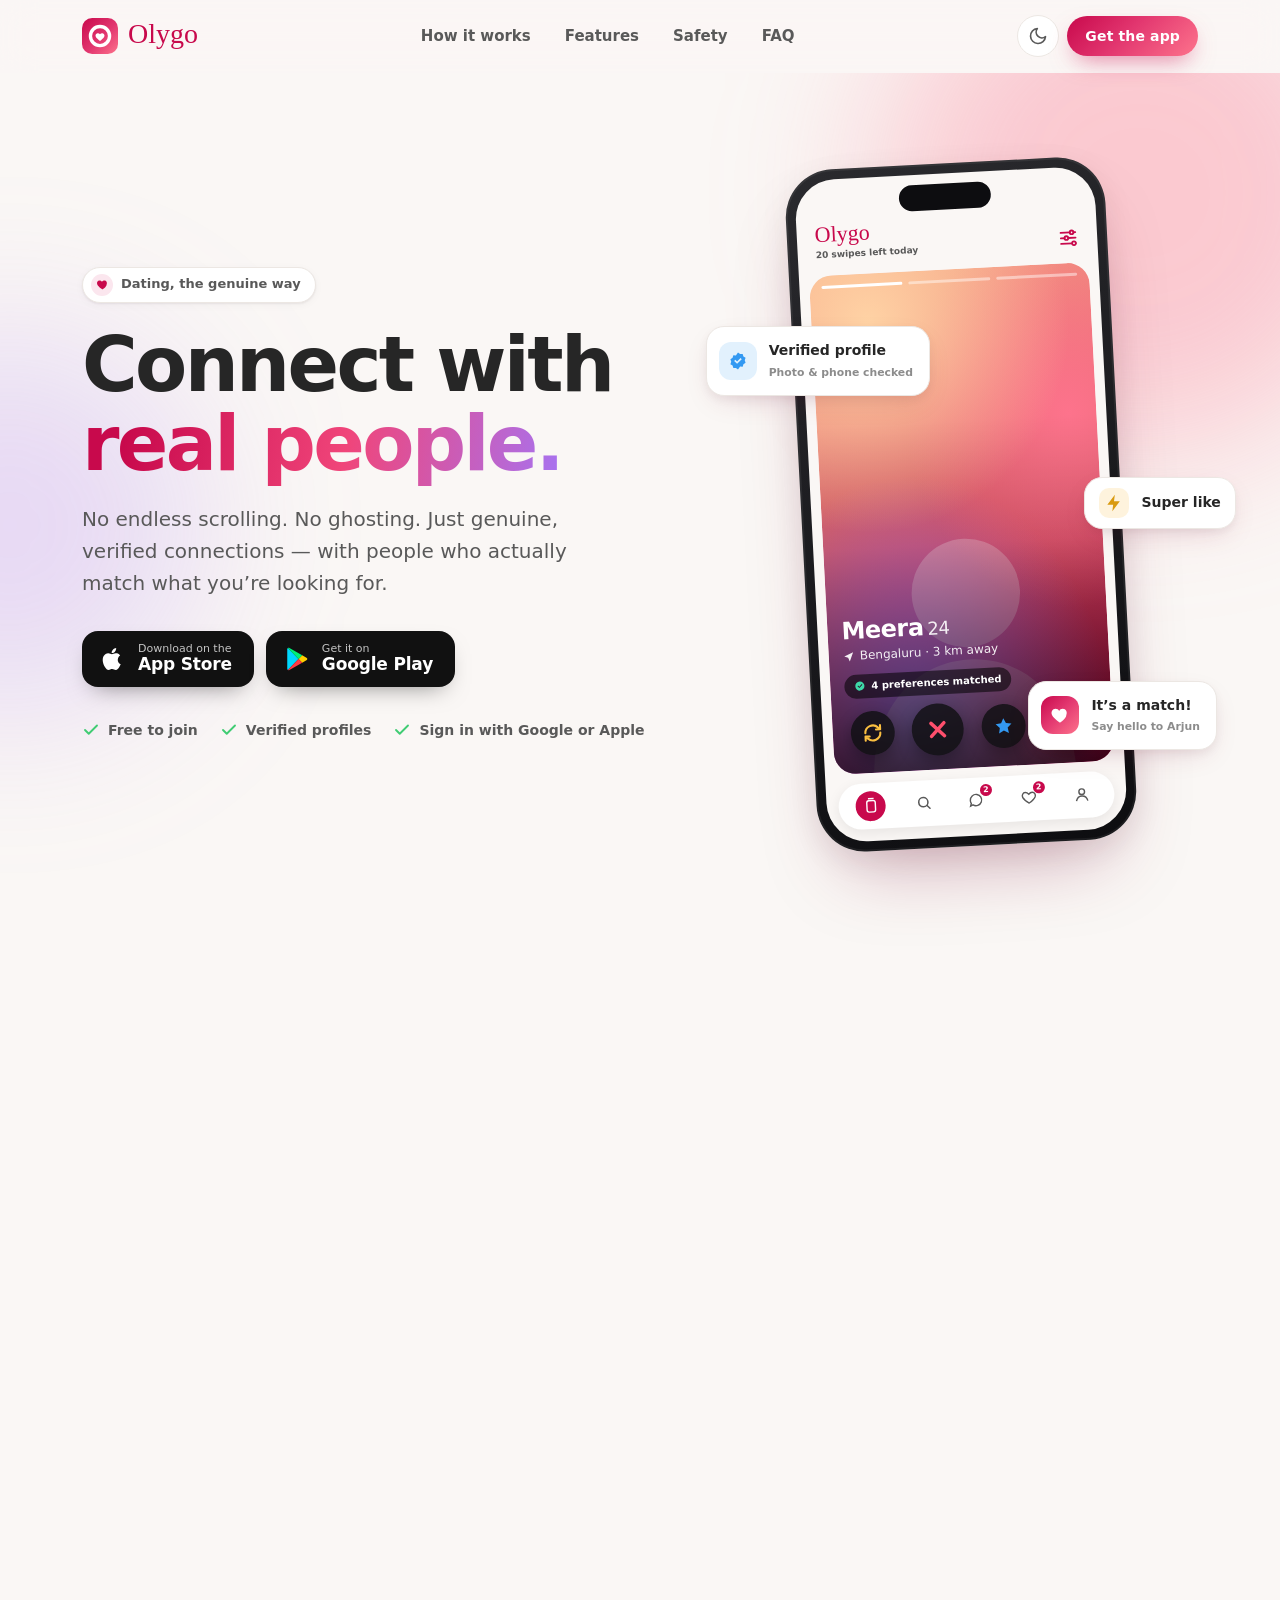
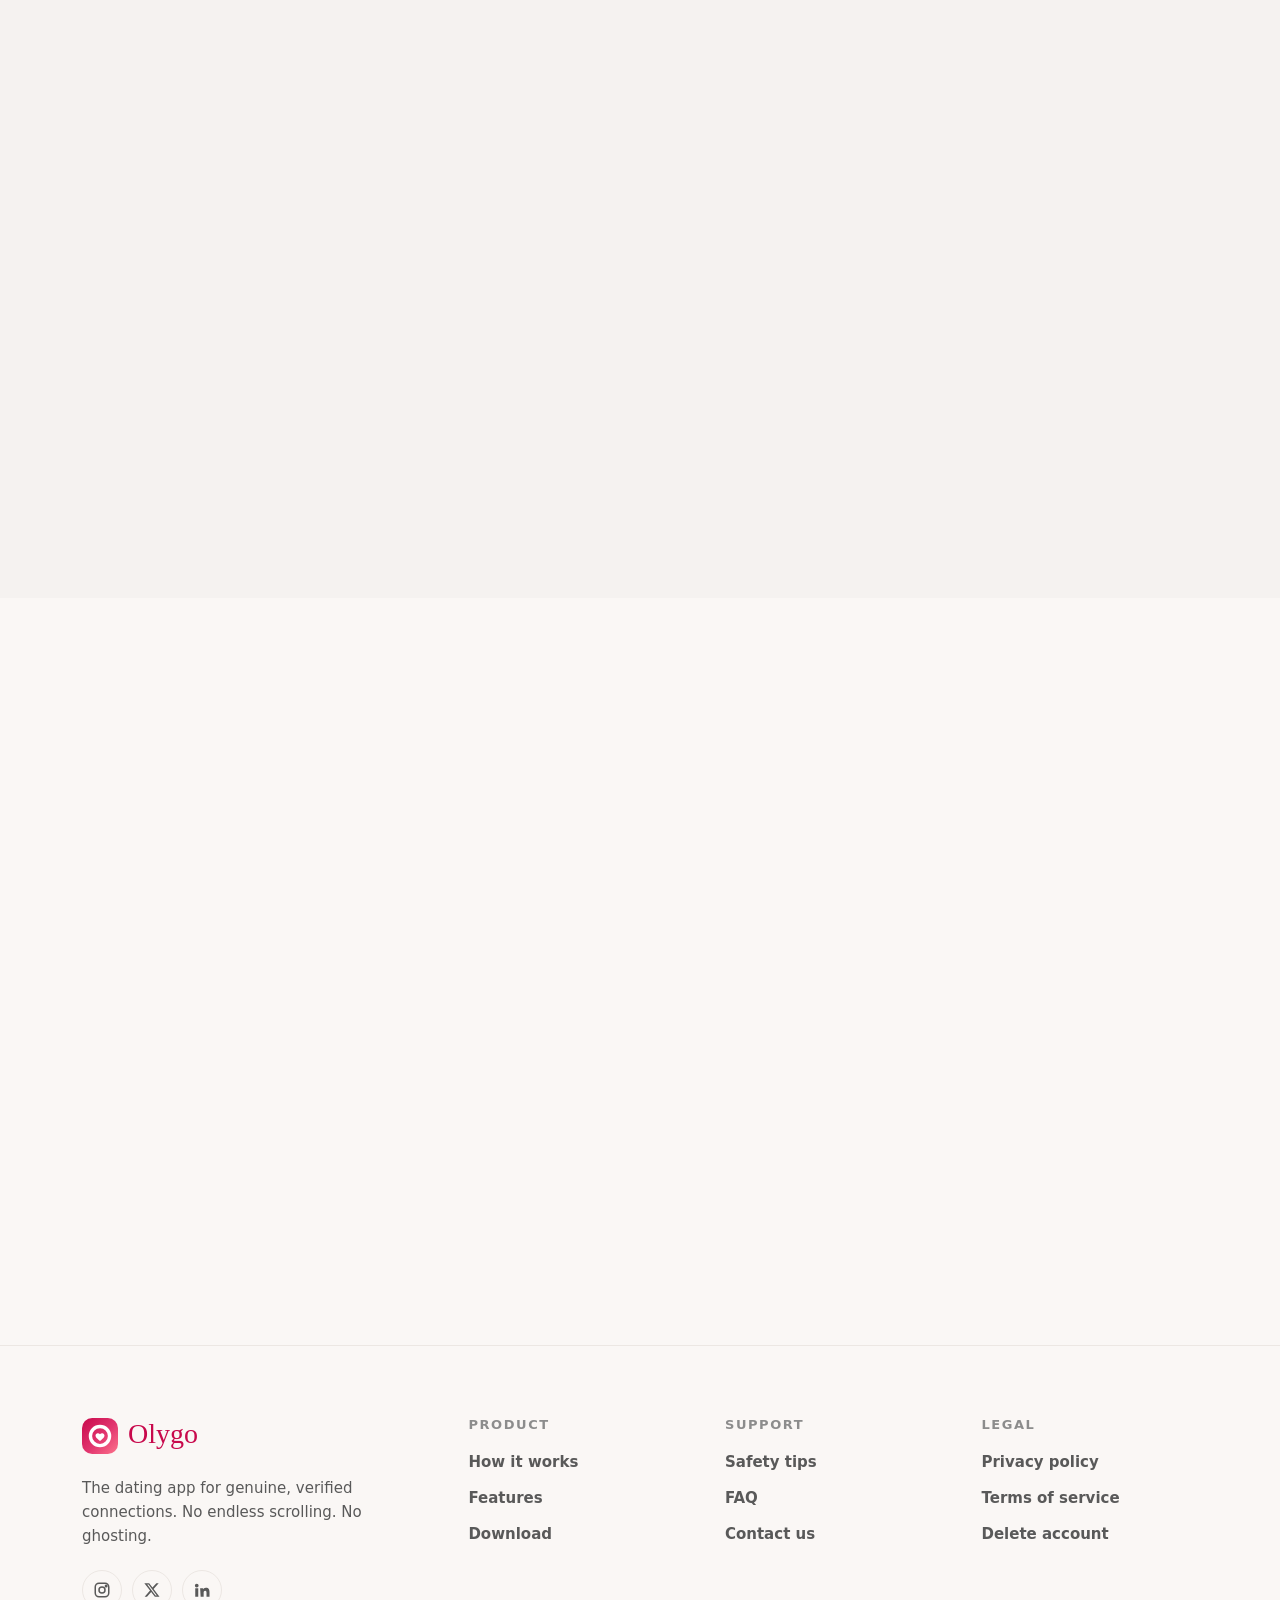
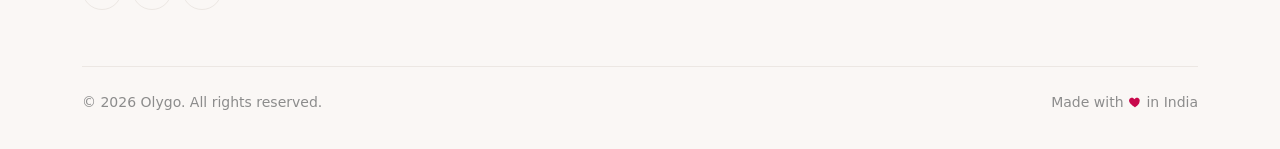
==== index.html @ cbc53101 "Initial website commit" ====
<!doctype html>
<html lang="en" class="no-js">
<head>
  <meta charset="utf-8">
  <meta name="viewport" content="width=device-width, initial-scale=1, viewport-fit=cover">
  <meta http-equiv="Content-Security-Policy" content="default-src 'self'; script-src 'self'; style-src 'self' https://fonts.googleapis.com; font-src https://fonts.gstatic.com; img-src 'self' data:; connect-src 'self'; manifest-src 'self'; object-src 'none'; base-uri 'self'; form-action 'self'; upgrade-insecure-requests">
  <meta name="referrer" content="strict-origin-when-cross-origin">
  <meta http-equiv="X-Content-Type-Options" content="nosniff">

  <title>Olygo — Dating App for Real, Verified Connections</title>
  <meta name="description" content="Olygo is the dating app for genuine, verified connections. No endless scrolling, no ghosting — mindful daily swipes, smart preference matching and safe chat. Download on iOS and Android.">
  <meta name="keywords" content="Olygo, dating app, verified dating, online dating India, meet new people, real connections, safe dating app">
  <meta name="author" content="Olygo">
  <meta name="robots" content="index, follow, max-image-preview:large">
  <meta name="theme-color" content="#c8094c">
  <meta name="color-scheme" content="light dark">
  <link rel="canonical" href="https://olygo.app/">

  <!-- Open Graph / Twitter -->
  <meta property="og:type" content="website">
  <meta property="og:site_name" content="Olygo">
  <meta property="og:title" content="Olygo — Connect with real people">
  <meta property="og:description" content="No endless scrolling. No ghosting. Just genuine, verified connections.">
  <meta property="og:url" content="https://olygo.app/">
  <meta property="og:image" content="https://olygo.app/assets/img/og-image.png">
  <meta property="og:image:width" content="1200">
  <meta property="og:image:height" content="630">
  <meta property="og:image:alt" content="Olygo dating app — Connect with real people">
  <meta property="og:locale" content="en_IN">
  <meta name="twitter:card" content="summary_large_image">
  <meta name="twitter:title" content="Olygo — Connect with real people">
  <meta name="twitter:description" content="No endless scrolling. No ghosting. Just genuine, verified connections.">
  <meta name="twitter:image" content="https://olygo.app/assets/img/og-image.png">

  <!-- Icons & manifest -->
  <link rel="icon" href="favicon.svg" type="image/svg+xml">
  <link rel="icon" href="assets/img/favicon-32.png" sizes="32x32" type="image/png">
  <link rel="apple-touch-icon" href="assets/img/apple-touch-icon.png">
  <link rel="manifest" href="site.webmanifest">

  <!-- Fonts -->
  <link rel="preconnect" href="https://fonts.googleapis.com">
  <link rel="preconnect" href="https://fonts.gstatic.com" crossorigin>
  <link rel="stylesheet" href="https://fonts.googleapis.com/css2?family=Pacifico&family=Plus+Jakarta+Sans:wght@400;500;600;700;800&display=swap">

  <link rel="stylesheet" href="assets/css/styles.css">
  <script src="assets/js/theme.js"></script>
  <script src="assets/js/main.js" defer></script>

  <!-- Structured data -->
  <script type="application/ld+json">
  {
    "@context": "https://schema.org",
    "@graph": [
      {
        "@type": "Organization",
        "@id": "https://olygo.app/#org",
        "name": "Olygo",
        "url": "https://olygo.app/",
        "logo": "https://olygo.app/assets/img/icon-512.png",
        "email": "hello@olygo.app"
      },
      {
        "@type": "WebSite",
        "@id": "https://olygo.app/#website",
        "url": "https://olygo.app/",
        "name": "Olygo",
        "publisher": { "@id": "https://olygo.app/#org" },
        "inLanguage": "en"
      },
      {
        "@type": "MobileApplication",
        "name": "Olygo",
        "operatingSystem": "iOS, Android",
        "applicationCategory": "SocialNetworkingApplication",
        "description": "A dating app for genuine, verified connections with mindful daily swipes, preference matching and safe chat.",
        "offers": { "@type": "Offer", "price": "0", "priceCurrency": "INR" },
        "publisher": { "@id": "https://olygo.app/#org" }
      },
      {
        "@type": "FAQPage",
        "mainEntity": [
          { "@type": "Question", "name": "Is Olygo free to use?", "acceptedAnswer": { "@type": "Answer", "text": "Yes. Creating a profile, swiping, matching and chatting are free. Optional premium features add extras like read receipts and more photos." } },
          { "@type": "Question", "name": "How does profile verification work?", "acceptedAnswer": { "@type": "Answer", "text": "You verify your phone or email and can complete a quick photo verification. Verified profiles get a badge so you know who is real." } },
          { "@type": "Question", "name": "Why is there a daily swipe limit?", "acceptedAnswer": { "@type": "Answer", "text": "Olygo gives you a set number of swipes each day so you slow down, look properly and focus on people who genuinely match what you want." } },
          { "@type": "Question", "name": "Can I block or report someone?", "acceptedAnswer": { "@type": "Answer", "text": "Yes. You can block or report any profile or conversation in a couple of taps. Blocked users can no longer see you or message you." } },
          { "@type": "Question", "name": "Can I take a break without deleting my account?", "acceptedAnswer": { "@type": "Answer", "text": "Yes. You can deactivate your account temporarily and reactivate it any time by logging back in." } }
        ]
      }
    ]
  }
  </script>
</head>
<body>
  <a class="skip-link" href="#main">Skip to content</a>

  <header class="site-header">
    <nav class="container nav" aria-label="Primary">
      <a class="brand" href="./" aria-label="Olygo home">
        <img class="brand-mark" src="assets/img/logo.svg" alt="" width="36" height="36">
        <span class="brand-word">Olygo</span>
      </a>

      <div class="nav-links" id="nav-links">
        <a href="#how">How it works</a>
        <a href="#features">Features</a>
        <a href="#safety">Safety</a>
        <a href="#faq">FAQ</a>
        <a class="btn btn-primary mobile-cta" href="#download">Get the app</a>
      </div>

      <div class="nav-actions">
        <button class="icon-btn theme-toggle" type="button" aria-label="Toggle dark mode">
          <svg class="i-moon" viewBox="0 0 24 24" fill="none" stroke="currentColor" stroke-width="2" stroke-linecap="round" stroke-linejoin="round" aria-hidden="true"><path d="M21 12.8A9 9 0 1 1 11.2 3a7 7 0 0 0 9.8 9.8z"/></svg>
          <svg class="i-sun" viewBox="0 0 24 24" fill="none" stroke="currentColor" stroke-width="2" stroke-linecap="round" aria-hidden="true"><circle cx="12" cy="12" r="4.5"/><path d="M12 2v2M12 20v2M4.9 4.9l1.4 1.4M17.7 17.7l1.4 1.4M2 12h2M20 12h2M4.9 19.1l1.4-1.4M17.7 6.3l1.4-1.4"/></svg>
        </button>
        <a class="btn btn-primary btn-sm" href="#download">Get the app</a>
        <button class="icon-btn menu-toggle" type="button" aria-expanded="false" aria-controls="nav-links" aria-label="Open menu">
          <span class="bars" aria-hidden="true"><span class="bar"></span><span class="bar"></span><span class="bar"></span></span>
        </button>
      </div>
    </nav>
  </header>

  <main id="main">
    <!-- ============ HERO ============ -->
    <section class="hero" aria-labelledby="hero-title">
      <div class="container hero-grid">
        <div class="hero-copy">
          <span class="eyebrow">
            <span class="dot"><svg viewBox="0 0 24 24" fill="currentColor" aria-hidden="true"><path d="M12 21s-7.5-4.6-9.6-9.1C.8 8.4 2.9 4.5 6.6 4.5c2.1 0 3.6 1.1 4.4 2.6.8-1.5 2.3-2.6 4.4-2.6 3.7 0 5.8 3.9 4.2 7.4C19.5 16.4 12 21 12 21z"/></svg></span>
            Dating, the genuine way
          </span>
          <h1 id="hero-title">Connect with <span class="grad-text">real people.</span></h1>
          <p class="lead">No endless scrolling. No ghosting. Just genuine, verified connections — with people who actually match what you’re looking for.</p>

          <div class="hero-cta store-row">
            <!-- TODO: replace with your App Store URL -->
            <a class="store-btn" href="https://apps.apple.com/" target="_blank" rel="noopener noreferrer" aria-label="Download Olygo on the App Store">
              <svg viewBox="0 0 24 24" fill="currentColor" aria-hidden="true"><path d="M16.4 12.6c0-2.6 2.1-3.8 2.2-3.9-1.2-1.8-3.1-2-3.7-2-1.6-.2-3.1.9-3.9.9-.8 0-2-.9-3.4-.9-1.7 0-3.3 1-4.2 2.6-1.8 3.1-.5 7.7 1.3 10.2.9 1.2 1.9 2.6 3.2 2.6 1.3-.1 1.8-.8 3.3-.8 1.6 0 2 .8 3.4.8 1.4 0 2.3-1.3 3.1-2.5 1-1.4 1.4-2.8 1.4-2.9-.1 0-2.7-1-2.7-4.1zM13.9 5c.7-.9 1.2-2 1-3.2-1 0-2.3.7-3 1.6-.7.8-1.3 2-1.1 3.1 1.2.1 2.3-.6 3.1-1.5z"/></svg>
              <span><small>Download on the</small><strong>App Store</strong></span>
            </a>
            <!-- TODO: replace with your Google Play URL -->
            <a class="store-btn" href="https://play.google.com/store" target="_blank" rel="noopener noreferrer" aria-label="Get Olygo on Google Play">
              <svg viewBox="0 0 24 24" aria-hidden="true"><path fill="#00d7fe" d="M3.6 1.8 13.4 12 3.6 22.2c-.4-.2-.6-.7-.6-1.2V3c0-.5.2-1 .6-1.2z"/><path fill="#ffce00" d="m16.8 8.6-3.4 3.4 3.4 3.4 3.9-2.2c1.1-.6 1.1-1.8 0-2.4z"/><path fill="#ff3a44" d="M13.4 12 3.6 22.2c.4.2.9.2 1.4-.1l11.8-6.7z"/><path fill="#00f076" d="M13.4 12 16.8 8.6 5 1.9c-.5-.3-1-.3-1.4-.1z"/></svg>
              <span><small>Get it on</small><strong>Google Play</strong></span>
            </a>
          </div>

          <ul class="hero-trust" aria-label="Highlights">
            <li><svg viewBox="0 0 24 24" fill="none" stroke="currentColor" stroke-width="2.5" stroke-linecap="round" stroke-linejoin="round" aria-hidden="true"><path d="M20 6 9 17l-5-5"/></svg>Free to join</li>
            <li><svg viewBox="0 0 24 24" fill="none" stroke="currentColor" stroke-width="2.5" stroke-linecap="round" stroke-linejoin="round" aria-hidden="true"><path d="M20 6 9 17l-5-5"/></svg>Verified profiles</li>
            <li><svg viewBox="0 0 24 24" fill="none" stroke="currentColor" stroke-width="2.5" stroke-linecap="round" stroke-linejoin="round" aria-hidden="true"><path d="M20 6 9 17l-5-5"/></svg>Sign in with Google or Apple</li>
          </ul>
        </div>

        <div class="hero-visual" aria-hidden="true">
          <div class="phone">
            <div class="phone-screen">
              <div class="phone-notch"></div>
              <div class="app-top">
                <div>
                  <span class="brand-word">Olygo</span>
                  <small>20 swipes left today</small>
                </div>
                <svg class="filter" viewBox="0 0 24 24" fill="none" stroke="currentColor" stroke-width="2" stroke-linecap="round"><path d="M4 6h10M18 6h2M4 12h4M12 12h8M4 18h12M20 18h0"/><circle cx="16" cy="6" r="2"/><circle cx="10" cy="12" r="2"/><circle cx="18" cy="18" r="2"/></svg>
              </div>

              <div class="swipe-card">
                <div class="progress"><span></span><span></span><span></span></div>
                <div class="portrait">
                  <svg viewBox="0 0 200 220" fill="none">
                    <circle cx="100" cy="78" r="44" fill="rgba(255,255,255,.28)"/>
                    <path d="M18 220c4-56 40-88 82-88s78 32 82 88z" fill="rgba(255,255,255,.22)"/>
                  </svg>
                </div>
                <div class="card-info">
                  <h3>Meera<small>24</small></h3>
                  <p><svg viewBox="0 0 24 24" fill="currentColor"><path d="M21 3 3 10.5l7.5 3 3 7.5z"/></svg>Bengaluru · 3 km away</p>
                  <span class="match-pill"><svg viewBox="0 0 24 24" fill="currentColor"><path d="M12 2a10 10 0 1 0 0 20 10 10 0 0 0 0-20zm-1.2 14.2-4-4 1.4-1.4 2.6 2.6 5.4-5.4 1.4 1.4z"/></svg>4 preferences matched</span>
                </div>
                <div class="card-actions">
                  <span class="act rewind"><svg viewBox="0 0 24 24" fill="none" stroke="currentColor" stroke-width="2.5" stroke-linecap="round" stroke-linejoin="round"><path d="M3 12a9 9 0 0 1 15.5-6.2L21 8M21 3v5h-5M21 12a9 9 0 0 1-15.5 6.2L3 16M3 21v-5h5"/></svg></span>
                  <span class="act lg pass"><svg viewBox="0 0 24 24" fill="none" stroke="currentColor" stroke-width="3.2" stroke-linecap="round"><path d="M6 6l12 12M18 6 6 18"/></svg></span>
                  <span class="act star"><svg viewBox="0 0 24 24" fill="currentColor"><path d="m12 2.5 2.9 6 6.6.9-4.8 4.6 1.2 6.5L12 17.4l-5.9 3.1 1.2-6.5L2.5 9.4l6.6-.9z"/></svg></span>
                  <span class="act lg like"><svg viewBox="0 0 24 24" fill="currentColor"><path d="M12 21s-7.5-4.6-9.6-9.1C.8 8.4 2.9 4.5 6.6 4.5c2.1 0 3.6 1.1 4.4 2.6.8-1.5 2.3-2.6 4.4-2.6 3.7 0 5.8 3.9 4.2 7.4C19.5 16.4 12 21 12 21z"/></svg></span>
                </div>
              </div>

              <div class="app-tabbar">
                <span class="active"><svg viewBox="0 0 24 24" fill="none" stroke="currentColor" stroke-width="2"><rect x="6" y="5" width="12" height="16" rx="3"/><path d="M8 2h8"/></svg></span>
                <span><svg viewBox="0 0 24 24" fill="none" stroke="currentColor" stroke-width="2.2" stroke-linecap="round"><circle cx="11" cy="11" r="6.5"/><path d="m20 20-4-4"/></svg></span>
                <span><svg viewBox="0 0 24 24" fill="none" stroke="currentColor" stroke-width="2"><path d="M4 12a8 8 0 1 1 3.4 6.5L4 20l1.2-3.6A8 8 0 0 1 4 12z"/></svg><i>2</i></span>
                <span><svg viewBox="0 0 24 24" fill="none" stroke="currentColor" stroke-width="2"><path d="M12 20s-7-4.3-8.8-8.4C1.9 8.4 3.8 5 7.1 5c1.9 0 3.4 1 4.9 2.6C13.5 6 15 5 16.9 5c3.3 0 5.2 3.4 3.9 6.6C19 15.7 12 20 12 20z"/></svg><i>2</i></span>
                <span><svg viewBox="0 0 24 24" fill="none" stroke="currentColor" stroke-width="2"><circle cx="12" cy="8" r="4"/><path d="M4 21c1-4.5 4.3-7 8-7s7 2.5 8 7"/></svg></span>
              </div>
            </div>
          </div>

          <div class="float-card float-a">
            <span class="ic"><svg viewBox="0 0 24 24" fill="currentColor"><path d="m12 1.8 2.5 1.9 3.1-.2.9 3 2.6 1.7-1 3 1 3-2.6 1.7-.9 3-3.1-.2L12 22.2l-2.5-1.9-3.1.2-.9-3-2.6-1.7 1-3-1-3 2.6-1.7.9-3 3.1.2zm-1.1 13.6 5.6-5.6-1.4-1.4-4.2 4.2-2.1-2.1-1.4 1.4z"/></svg></span>
            <span><strong>Verified profile</strong><small>Photo &amp; phone checked</small></span>
          </div>
          <div class="float-card float-b">
            <span class="ic"><svg viewBox="0 0 24 24" fill="currentColor"><path d="M12 21s-7.5-4.6-9.6-9.1C.8 8.4 2.9 4.5 6.6 4.5c2.1 0 3.6 1.1 4.4 2.6.8-1.5 2.3-2.6 4.4-2.6 3.7 0 5.8 3.9 4.2 7.4C19.5 16.4 12 21 12 21z"/></svg></span>
            <span><strong>It’s a match!</strong><small>Say hello to Arjun</small></span>
          </div>
          <div class="float-card float-c">
            <span class="ic"><svg viewBox="0 0 24 24" fill="currentColor"><path d="M13 2 4 14h7l-1 8 9-12h-7z"/></svg></span>
            <span><strong>Super like</strong></span>
          </div>
        </div>
      </div>
    </section>

    <!-- ============ PRINCIPLES ============ -->
    <section class="principles" aria-label="What makes Olygo different">
      <div class="container">
        <div class="principles-grid reveal">
          <div class="principle">
            <span class="ic"><svg viewBox="0 0 24 24" fill="none" stroke="currentColor" stroke-width="2" stroke-linecap="round" stroke-linejoin="round" aria-hidden="true"><path d="M12 3 4 6v6c0 4.5 3.4 8.3 8 9 4.6-.7 8-4.5 8-9V6z"/><path d="m9 12 2 2 4-4"/></svg></span>
            <div><h3>Verified people</h3><p>Real profiles, checked — so you know who you’re talking to.</p></div>
          </div>
          <div class="principle">
            <span class="ic"><svg viewBox="0 0 24 24" fill="none" stroke="currentColor" stroke-width="2" stroke-linecap="round" stroke-linejoin="round" aria-hidden="true"><circle cx="12" cy="12" r="9"/><path d="M12 7v5l3 2"/></svg></span>
            <div><h3>Mindful swiping</h3><p>A daily swipe limit that keeps every choice intentional.</p></div>
          </div>
          <div class="principle">
            <span class="ic"><svg viewBox="0 0 24 24" fill="none" stroke="currentColor" stroke-width="2" stroke-linecap="round" stroke-linejoin="round" aria-hidden="true"><path d="M3 12h4l3-8 4 16 3-8h4"/></svg></span>
            <div><h3>Smart matching</h3><p>See how many of your preferences each person matches.</p></div>
          </div>
          <div class="principle">
            <span class="ic"><svg viewBox="0 0 24 24" fill="none" stroke="currentColor" stroke-width="2" stroke-linecap="round" stroke-linejoin="round" aria-hidden="true"><rect x="4" y="10" width="16" height="11" rx="2.5"/><path d="M8 10V7a4 4 0 0 1 8 0v3"/></svg></span>
            <div><h3>Private by design</h3><p>You control who sees you, and what they see.</p></div>
          </div>
        </div>
      </div>
    </section>

    <!-- ============ HOW IT WORKS ============ -->
    <section class="section" id="how" aria-labelledby="how-title">
      <div class="container">
        <div class="section-head reveal">
          <span class="kicker">How it works</span>
          <h2 id="how-title">From hello to a real date, in four easy steps</h2>
          <p>Olygo keeps things simple, so you can spend less time in the app and more time getting to know someone.</p>
        </div>
        <ol class="steps">
          <li class="step reveal">
            <span class="ic"><svg viewBox="0 0 24 24" fill="none" stroke="currentColor" stroke-width="2" stroke-linecap="round" stroke-linejoin="round" aria-hidden="true"><circle cx="12" cy="8" r="4"/><path d="M4 21c1-4.5 4.3-7 8-7s7 2.5 8 7"/></svg></span>
            <h3>Create your profile</h3>
            <p>Sign up with Google, Apple or email. Add your best photos, a short bio and what you’re looking for.</p>
          </li>
          <li class="step reveal">
            <span class="ic"><svg viewBox="0 0 24 24" fill="none" stroke="currentColor" stroke-width="2" stroke-linecap="round" stroke-linejoin="round" aria-hidden="true"><path d="M12 3 4 6v6c0 4.5 3.4 8.3 8 9 4.6-.7 8-4.5 8-9V6z"/><path d="m9 12 2 2 4-4"/></svg></span>
            <h3>Get verified</h3>
            <p>Confirm your phone or email and take a quick photo check to earn your verified badge.</p>
          </li>
          <li class="step reveal">
            <span class="ic"><svg viewBox="0 0 24 24" fill="currentColor" aria-hidden="true"><path d="M12 21s-7.5-4.6-9.6-9.1C.8 8.4 2.9 4.5 6.6 4.5c2.1 0 3.6 1.1 4.4 2.6.8-1.5 2.3-2.6 4.4-2.6 3.7 0 5.8 3.9 4.2 7.4C19.5 16.4 12 21 12 21z"/></svg></span>
            <h3>Swipe &amp; match</h3>
            <p>Like, pass or super like. When the feeling is mutual — it’s a match.</p>
          </li>
          <li class="step reveal">
            <span class="ic"><svg viewBox="0 0 24 24" fill="none" stroke="currentColor" stroke-width="2" stroke-linecap="round" stroke-linejoin="round" aria-hidden="true"><path d="M4 12a8 8 0 1 1 3.4 6.5L4 20l1.2-3.6A8 8 0 0 1 4 12z"/></svg></span>
            <h3>Start talking</h3>
            <p>Chat in real time, share photos and plan your first meet-up — at your own pace.</p>
          </li>
        </ol>
      </div>
    </section>

    <!-- ============ FEATURES ============ -->
    <section class="section section-alt" id="features" aria-labelledby="features-title">
      <div class="container">
        <div class="section-head reveal">
          <span class="kicker">Features</span>
          <h2 id="features-title">Everything you need. <span class="grad-text">Nothing you don’t.</span></h2>
          <p>Thoughtful tools designed around one idea: helping you find someone worth meeting.</p>
        </div>

        <div class="bento">
          <article class="feature feature-hero f-span-4 reveal">
            <span class="ic"><svg viewBox="0 0 24 24" fill="none" stroke="currentColor" stroke-width="2" stroke-linecap="round" stroke-linejoin="round" aria-hidden="true"><path d="M4 6h10M18 6h2M4 12h4M12 12h8M4 18h12"/><circle cx="16" cy="6" r="2"/><circle cx="10" cy="12" r="2"/><circle cx="18" cy="18" r="2"/></svg></span>
            <h3>Discovery that fits you</h3>
            <p>Set your distance, age range, who you’re looking for and the things that matter — like lifestyle and habits. Every card shows how many of your preferences that person matches.</p>
            <div class="chips">
              <span class="chip">Within 25 km</span>
              <span class="chip">Age 24–32</span>
              <span class="chip">Non-smoker</span>
              <span class="chip">Long-term</span>
              <span class="chip"><svg viewBox="0 0 24 24" fill="currentColor" aria-hidden="true"><path d="M12 2a10 10 0 1 0 0 20 10 10 0 0 0 0-20zm-1.2 14.2-4-4 1.4-1.4 2.6 2.6 5.4-5.4 1.4 1.4z"/></svg>4 matched</span>
            </div>
          </article>

          <article class="feature f-span-2 reveal">
            <span class="ic ic-gold"><svg viewBox="0 0 24 24" fill="none" stroke="currentColor" stroke-width="2" stroke-linecap="round" stroke-linejoin="round" aria-hidden="true"><circle cx="12" cy="12" r="9"/><path d="M12 7v5l3 2"/></svg></span>
            <h3>Daily swipes</h3>
            <p>A fresh set every day. Less noise, better decisions.</p>
            <div class="meter" aria-hidden="true">
              <div class="meter-bar"><span></span></div>
              <div class="meter-label"><span>13 used</span><span>7 left</span></div>
            </div>
          </article>

          <article class="feature f-span-3 reveal">
            <span class="ic ic-pink"><svg viewBox="0 0 24 24" fill="none" stroke="currentColor" stroke-width="2" stroke-linecap="round" stroke-linejoin="round" aria-hidden="true"><path d="M4 12a8 8 0 1 1 3.4 6.5L4 20l1.2-3.6A8 8 0 0 1 4 12z"/></svg></span>
            <h3>Real-time chat</h3>
            <p>Message your matches instantly, share photos and see when they’ve read your note.</p>
            <div class="chat-preview" aria-hidden="true">
              <span class="bubble in">Hey! You love trekking too? 🏔️</span>
              <span class="bubble out">Always! Nandi Hills this weekend?</span>
              <span class="bubble-meta">Read <svg viewBox="0 0 24 24" fill="none" stroke="currentColor" stroke-width="2.4" stroke-linecap="round" stroke-linejoin="round"><path d="m2 13 4 4 8-9M10 15l2 2 9-10"/></svg></span>
            </div>
          </article>

          <article class="feature f-span-3 reveal">
            <span class="ic ic-purple"><svg viewBox="0 0 24 24" fill="none" stroke="currentColor" stroke-width="2" aria-hidden="true"><path d="M12 20s-7-4.3-8.8-8.4C1.9 8.4 3.8 5 7.1 5c1.9 0 3.4 1 4.9 2.6C13.5 6 15 5 16.9 5c3.3 0 5.2 3.4 3.9 6.6C19 15.7 12 20 12 20z"/></svg></span>
            <h3>See who likes you</h3>
            <p>Your Likes tab shows everyone who’s interested — so you can match back in one tap.</p>
            <div class="avatars" aria-hidden="true">
              <span class="av1"></span><span class="av2"></span><span class="av3"></span><span class="av4"></span><span class="more">+9</span>
            </div>
          </article>

          <article class="feature f-span-2 reveal">
            <span class="ic ic-blue"><svg viewBox="0 0 24 24" fill="none" stroke="currentColor" stroke-width="2.2" stroke-linecap="round" aria-hidden="true"><circle cx="11" cy="11" r="6.5"/><path d="m20 20-4-4"/></svg></span>
            <h3>Explore</h3>
            <p>Browse people nearby by interests, vibes and intentions — beyond the swipe deck.</p>
          </article>

          <article class="feature f-span-2 reveal">
            <span class="ic ic-gold"><svg viewBox="0 0 24 24" fill="currentColor" aria-hidden="true"><path d="m12 2.5 2.9 6 6.6.9-4.8 4.6 1.2 6.5L12 17.4l-5.9 3.1 1.2-6.5L2.5 9.4l6.6-.9z"/></svg></span>
            <h3>Super likes</h3>
            <p>Really into someone? Stand out and let them know first.</p>
          </article>

          <article class="feature f-span-2 reveal">
            <span class="ic ic-green"><svg viewBox="0 0 24 24" fill="none" stroke="currentColor" stroke-width="2" stroke-linecap="round" stroke-linejoin="round" aria-hidden="true"><path d="M21 12.8A9 9 0 1 1 11.2 3a7 7 0 0 0 9.8 9.8z"/></svg></span>
            <h3>Light &amp; dark</h3>
            <p>A clean, comfortable design that looks great day or night.</p>
          </article>
        </div>
      </div>
    </section>

    <!-- ============ SAFETY ============ -->
    <section class="section" id="safety" aria-labelledby="safety-title">
      <div class="container">
        <div class="safety-panel reveal">
          <div>
            <div class="shield" aria-hidden="true">
              <svg viewBox="0 0 24 24" fill="none" stroke="currentColor" stroke-width="1.8" stroke-linecap="round" stroke-linejoin="round"><path d="M12 3 4 6v6c0 4.5 3.4 8.3 8 9 4.6-.7 8-4.5 8-9V6z"/><path d="m9 12 2 2 4-4"/></svg>
            </div>
            <span class="kicker">Safety first</span>
            <h2 id="safety-title">Your safety isn’t a feature. It’s the foundation.</h2>
            <p class="lead">From verification to one-tap reporting, Olygo is built so you can focus on the connection — and leave the worrying to us.</p>
            <a class="btn btn-primary" href="safety.html">Read our safety tips</a>
          </div>
          <div class="safety-list">
            <div class="safety-item">
              <svg viewBox="0 0 24 24" fill="none" stroke="currentColor" stroke-width="2" stroke-linecap="round" stroke-linejoin="round" aria-hidden="true"><rect x="3" y="6" width="18" height="14" rx="3"/><circle cx="12" cy="13" r="3.5"/><path d="M8 6l1.5-2h5L16 6"/></svg>
              <h3>Photo verification</h3>
              <p>A quick selfie check confirms people are who their photos say they are.</p>
            </div>
            <div class="safety-item">
              <svg viewBox="0 0 24 24" fill="none" stroke="currentColor" stroke-width="2" stroke-linecap="round" stroke-linejoin="round" aria-hidden="true"><circle cx="12" cy="12" r="9"/><path d="m5.6 5.6 12.8 12.8"/></svg>
              <h3>Block &amp; report</h3>
              <p>Block or report anyone in two taps. Our team reviews every report.</p>
            </div>
            <div class="safety-item">
              <svg viewBox="0 0 24 24" fill="none" stroke="currentColor" stroke-width="2" stroke-linecap="round" stroke-linejoin="round" aria-hidden="true"><path d="M2 12s3.6-7 10-7 10 7 10 7-3.6 7-10 7S2 12 2 12z"/><circle cx="12" cy="12" r="3"/></svg>
              <h3>Visibility controls</h3>
              <p>Choose who can discover you and message you, or pause your profile anytime.</p>
            </div>
            <div class="safety-item">
              <svg viewBox="0 0 24 24" fill="none" stroke="currentColor" stroke-width="2" stroke-linecap="round" stroke-linejoin="round" aria-hidden="true"><rect x="4" y="10" width="16" height="11" rx="2.5"/><path d="M8 10V7a4 4 0 0 1 8 0v3"/></svg>
              <h3>Secure by default</h3>
              <p>Encrypted connections and careful data handling. We never sell your data.</p>
            </div>
          </div>
        </div>
      </div>
    </section>

    <!-- ============ FAQ ============ -->
    <section class="section section-alt" id="faq" aria-labelledby="faq-title">
      <div class="container">
        <div class="section-head reveal">
          <span class="kicker">FAQ</span>
          <h2 id="faq-title">Questions? We’ve got answers.</h2>
        </div>
        <div class="faq reveal">
          <details open>
            <summary>Is Olygo free to use?</summary>
            <p>Yes. Creating a profile, swiping, matching and chatting are free. Optional premium features add extras like read receipts and more photos.</p>
          </details>
          <details>
            <summary>How does profile verification work?</summary>
            <p>You verify your phone or email and can complete a quick photo verification. Verified profiles get a badge so you know who is real.</p>
          </details>
          <details>
            <summary>Why is there a daily swipe limit?</summary>
            <p>Olygo gives you a set number of swipes each day so you slow down, look properly and focus on people who genuinely match what you want.</p>
          </details>
          <details>
            <summary>Can I block or report someone?</summary>
            <p>Yes. You can block or report any profile or conversation in a couple of taps. Blocked users can no longer see you or message you.</p>
          </details>
          <details>
            <summary>Can I take a break without deleting my account?</summary>
            <p>Yes. You can deactivate your account temporarily and reactivate it any time by logging back in. If you prefer, you can also delete your account permanently from Settings.</p>
          </details>
        </div>
      </div>
    </section>

    <!-- ============ CTA ============ -->
    <section class="section" id="download" aria-labelledby="download-title">
      <div class="container">
        <div class="cta reveal">
          <h2 id="download-title">Your next great story starts here.</h2>
          <p>Download Olygo, get verified in minutes and meet people who are here for something real.</p>
          <div class="store-row">
            <a class="store-btn" href="https://apps.apple.com/" target="_blank" rel="noopener noreferrer" aria-label="Download Olygo on the App Store">
              <svg viewBox="0 0 24 24" fill="currentColor" aria-hidden="true"><path d="M16.4 12.6c0-2.6 2.1-3.8 2.2-3.9-1.2-1.8-3.1-2-3.7-2-1.6-.2-3.1.9-3.9.9-.8 0-2-.9-3.4-.9-1.7 0-3.3 1-4.2 2.6-1.8 3.1-.5 7.7 1.3 10.2.9 1.2 1.9 2.6 3.2 2.6 1.3-.1 1.8-.8 3.3-.8 1.6 0 2 .8 3.4.8 1.4 0 2.3-1.3 3.1-2.5 1-1.4 1.4-2.8 1.4-2.9-.1 0-2.7-1-2.7-4.1zM13.9 5c.7-.9 1.2-2 1-3.2-1 0-2.3.7-3 1.6-.7.8-1.3 2-1.1 3.1 1.2.1 2.3-.6 3.1-1.5z"/></svg>
              <span><small>Download on the</small><strong>App Store</strong></span>
            </a>
            <a class="store-btn" href="https://play.google.com/store" target="_blank" rel="noopener noreferrer" aria-label="Get Olygo on Google Play">
              <svg viewBox="0 0 24 24" aria-hidden="true"><path fill="#00d7fe" d="M3.6 1.8 13.4 12 3.6 22.2c-.4-.2-.6-.7-.6-1.2V3c0-.5.2-1 .6-1.2z"/><path fill="#ffce00" d="m16.8 8.6-3.4 3.4 3.4 3.4 3.9-2.2c1.1-.6 1.1-1.8 0-2.4z"/><path fill="#ff3a44" d="M13.4 12 3.6 22.2c.4.2.9.2 1.4-.1l11.8-6.7z"/><path fill="#00f076" d="M13.4 12 16.8 8.6 5 1.9c-.5-.3-1-.3-1.4-.1z"/></svg>
              <span><small>Get it on</small><strong>Google Play</strong></span>
            </a>
          </div>
        </div>
      </div>
    </section>
  </main>

  <footer class="site-footer">
    <div class="container">
      <div class="footer-grid">
        <div class="footer-about">
          <a class="brand" href="./" aria-label="Olygo home">
            <img class="brand-mark" src="assets/img/logo.svg" alt="" width="36" height="36">
            <span class="brand-word">Olygo</span>
          </a>
          <p>The dating app for genuine, verified connections. No endless scrolling. No ghosting.</p>
          <div class="socials">
            <!-- TODO: replace with your social profile URLs -->
            <a href="https://www.instagram.com/" target="_blank" rel="noopener noreferrer" aria-label="Olygo on Instagram"><svg viewBox="0 0 24 24" fill="none" stroke="currentColor" stroke-width="2" aria-hidden="true"><rect x="3" y="3" width="18" height="18" rx="5"/><circle cx="12" cy="12" r="4"/><circle cx="17.5" cy="6.5" r="1" fill="currentColor"/></svg></a>
            <a href="https://x.com/" target="_blank" rel="noopener noreferrer" aria-label="Olygo on X"><svg viewBox="0 0 24 24" fill="currentColor" aria-hidden="true"><path d="M17.8 3h3.1l-6.8 7.7L22 21h-6.2l-4.9-6.3L5.3 21H2.2l7.2-8.3L1.8 3h6.4l4.4 5.8zm-1.1 16.2h1.7L7.4 4.7H5.6z"/></svg></a>
            <a href="https://www.linkedin.com/" target="_blank" rel="noopener noreferrer" aria-label="Olygo on LinkedIn"><svg viewBox="0 0 24 24" fill="currentColor" aria-hidden="true"><path d="M4.98 3.5a2.5 2.5 0 1 1 0 5 2.5 2.5 0 0 1 0-5zM3 9.5h4V21H3zM9.5 9.5h3.8v1.6h.1c.5-1 1.8-2 3.8-2 4 0 4.8 2.6 4.8 6V21h-4v-5.2c0-1.3 0-2.9-1.8-2.9s-2 1.4-2 2.8V21h-4z"/></svg></a>
          </div>
        </div>
        <div class="footer-col">
          <h3>Product</h3>
          <ul>
            <li><a href="#how">How it works</a></li>
            <li><a href="#features">Features</a></li>
            <li><a href="#download">Download</a></li>
          </ul>
        </div>
        <div class="footer-col">
          <h3>Support</h3>
          <ul>
            <li><a href="safety.html">Safety tips</a></li>
            <li><a href="#faq">FAQ</a></li>
            <li><a href="mailto:hello@olygo.app">Contact us</a></li>
          </ul>
        </div>
        <div class="footer-col">
          <h3>Legal</h3>
          <ul>
            <li><a href="privacy.html">Privacy policy</a></li>
            <li><a href="terms.html">Terms of service</a></li>
            <li><a href="privacy.html#delete">Delete account</a></li>
          </ul>
        </div>
      </div>
      <div class="footer-bottom">
        <span>© <span id="year">2026</span> Olygo. All rights reserved.</span>
        <span class="made">Made with <svg viewBox="0 0 24 24" fill="currentColor" aria-label="love"><path d="M12 21s-7.5-4.6-9.6-9.1C.8 8.4 2.9 4.5 6.6 4.5c2.1 0 3.6 1.1 4.4 2.6.8-1.5 2.3-2.6 4.4-2.6 3.7 0 5.8 3.9 4.2 7.4C19.5 16.4 12 21 12 21z"/></svg> in India</span>
      </div>
    </div>
  </footer>
</body>
</html>
---- assets/css/styles.css ----
/* ==========================================================================
   Olygo — website styles
   Brand tokens mirror the mobile app (AppColors.swift)
   ========================================================================== */

:root {
  /* Brand */
  --primary: #c8094c;
  --primary-600: #a80740;
  --primary-light: #fd738c;
  --primary-soft: #fbe6ee;
  --gold: #fabf40;
  --purple: #a673f2;
  --blue: #3399f2;
  --green: #40cc73;
  --mint: #3ed8a8;

  /* Surfaces */
  --bg: #faf7f5;
  --bg-alt: #f5f2f0;
  --surface: #ffffff;
  --surface-2: #fdfbfa;
  --border: #ece7e3;

  /* Text */
  --text: #262626;
  --text-2: #595959;
  --text-3: #8c8c8c;
  --on-primary: #ffffff;

  /* Effects */
  --shadow-sm: 0 1px 2px rgba(38, 20, 28, .06), 0 2px 8px rgba(38, 20, 28, .04);
  --shadow-md: 0 10px 30px -10px rgba(120, 10, 50, .18), 0 4px 10px rgba(38, 20, 28, .05);
  --shadow-lg: 0 40px 80px -30px rgba(120, 10, 50, .35), 0 10px 30px rgba(38, 20, 28, .08);
  --grad: linear-gradient(135deg, #c8094c 0%, #e2366f 45%, #fd738c 100%);
  --grad-text: linear-gradient(100deg, #c8094c 10%, #f0457a 55%, #a673f2 100%);

  --radius-sm: 12px;
  --radius: 20px;
  --radius-lg: 32px;
  --container: 1180px;
  --gutter: clamp(16px, 4vw, 32px);

  --font: "Plus Jakarta Sans", ui-sans-serif, system-ui, -apple-system, "Segoe UI", Roboto, "Helvetica Neue", Arial, sans-serif;
  --font-brand: "Pacifico", "Brush Script MT", cursive;

  color-scheme: light;
}

@media (prefers-color-scheme: dark) {
  :root:not([data-theme="light"]) {
    --primary: #f0457a;
    --primary-600: #ff6a95;
    --primary-soft: #3a1626;
    --bg: #121015;
    --bg-alt: #19161c;
    --surface: #1f1b22;
    --surface-2: #241f27;
    --border: #2f2933;
    --text: #f5f2f4;
    --text-2: #c2bac0;
    --text-3: #8f868d;
    --shadow-sm: 0 1px 2px rgba(0, 0, 0, .4);
    --shadow-md: 0 10px 30px -10px rgba(0, 0, 0, .6);
    --shadow-lg: 0 40px 80px -30px rgba(0, 0, 0, .8);
    --grad-text: linear-gradient(100deg, #ff5a8c 10%, #fd738c 50%, #c6a2ff 100%);
    color-scheme: dark;
  }
}

:root[data-theme="dark"] {
  --primary: #f0457a;
  --primary-600: #ff6a95;
  --primary-soft: #3a1626;
  --bg: #121015;
  --bg-alt: #19161c;
  --surface: #1f1b22;
  --surface-2: #241f27;
  --border: #2f2933;
  --text: #f5f2f4;
  --text-2: #c2bac0;
  --text-3: #8f868d;
  --shadow-sm: 0 1px 2px rgba(0, 0, 0, .4);
  --shadow-md: 0 10px 30px -10px rgba(0, 0, 0, .6);
  --shadow-lg: 0 40px 80px -30px rgba(0, 0, 0, .8);
  --grad-text: linear-gradient(100deg, #ff5a8c 10%, #fd738c 50%, #c6a2ff 100%);
  color-scheme: dark;
}

/* ---------- Base ---------- */
*,
*::before,
*::after { box-sizing: border-box; }

html { -webkit-text-size-adjust: 100%; scroll-behavior: smooth; scroll-padding-top: 88px; }

body {
  margin: 0;
  font-family: var(--font);
  font-size: 16px;
  line-height: 1.6;
  color: var(--text);
  background: var(--bg);
  -webkit-font-smoothing: antialiased;
  -moz-osx-font-smoothing: grayscale;
  overflow-x: hidden;
}

img, svg { display: block; max-width: 100%; }
a { color: inherit; text-decoration: none; }
button { font: inherit; color: inherit; cursor: pointer; border: 0; background: none; }
h1, h2, h3, h4 { margin: 0; line-height: 1.15; letter-spacing: -.02em; font-weight: 800; }
p { margin: 0; }
ul { margin: 0; padding: 0; list-style: none; }

:focus-visible { outline: 3px solid var(--primary-light); outline-offset: 3px; border-radius: 8px; }

.container { width: 100%; max-width: var(--container); margin-inline: auto; padding-inline: var(--gutter); }

.skip-link {
  position: absolute; left: 12px; top: -60px; z-index: 100;
  background: var(--primary); color: var(--on-primary);
  padding: 10px 16px; border-radius: 10px; font-weight: 700;
  transition: top .2s;
}
.skip-link:focus { top: 12px; }

.sr-only {
  position: absolute; width: 1px; height: 1px; padding: 0; margin: -1px;
  overflow: hidden; clip: rect(0, 0, 0, 0); white-space: nowrap; border: 0;
}

/* ---------- Buttons ---------- */
.btn {
  display: inline-flex; align-items: center; justify-content: center; gap: 10px;
  min-height: 48px; padding: 0 24px; border-radius: 999px;
  font-weight: 700; font-size: 15px; letter-spacing: .01em;
  transition: transform .2s ease, box-shadow .2s ease, background-color .2s ease;
  white-space: nowrap;
}
.btn:hover { transform: translateY(-2px); }
.btn:active { transform: translateY(0); }
.btn-primary { background: var(--grad); color: #fff; box-shadow: 0 10px 24px -8px rgba(200, 9, 76, .55); }
.btn-primary:hover { box-shadow: 0 16px 30px -10px rgba(200, 9, 76, .6); }
.btn-ghost { background: var(--surface); color: var(--text); border: 1px solid var(--border); box-shadow: var(--shadow-sm); }
.btn-sm { min-height: 40px; padding: 0 18px; font-size: 14px; }

.store-btn {
  display: inline-flex; align-items: center; gap: 12px;
  min-height: 56px; padding: 8px 22px 8px 18px; border-radius: 16px;
  background: #111; color: #fff;
  transition: transform .2s ease, box-shadow .2s ease;
  box-shadow: 0 10px 24px -12px rgba(0, 0, 0, .5);
}
.store-btn:hover { transform: translateY(-2px); box-shadow: 0 16px 30px -12px rgba(0, 0, 0, .55); }
.store-btn svg { width: 26px; height: 26px; flex: none; }
.store-btn span { display: flex; flex-direction: column; line-height: 1.15; }
.store-btn small { font-size: 11px; opacity: .75; font-weight: 500; }
.store-btn strong { font-size: 17px; font-weight: 700; letter-spacing: -.01em; }
:root[data-theme="dark"] .store-btn { background: #fff; color: #111; }
@media (prefers-color-scheme: dark) { :root:not([data-theme="light"]) .store-btn { background: #fff; color: #111; } }

/* ---------- Header ---------- */
.site-header {
  position: sticky; top: 0; z-index: 50;
  background: color-mix(in srgb, var(--bg) 78%, transparent);
  backdrop-filter: saturate(180%) blur(16px);
  -webkit-backdrop-filter: saturate(180%) blur(16px);
  border-bottom: 1px solid transparent;
  transition: border-color .25s, box-shadow .25s;
}
.site-header.is-scrolled { border-bottom-color: var(--border); box-shadow: 0 6px 24px -18px rgba(0, 0, 0, .25); }
.nav { display: flex; align-items: center; justify-content: space-between; height: 72px; gap: 16px; }

.brand { display: inline-flex; align-items: center; gap: 10px; }
.brand-mark { width: 36px; height: 36px; }
.brand-word { font-family: var(--font-brand); font-size: 28px; line-height: 1; color: var(--primary); font-weight: 400; letter-spacing: 0; padding-bottom: 4px; }

.nav-links { display: flex; align-items: center; gap: 6px; }
.nav-links a { padding: 8px 14px; border-radius: 999px; font-weight: 600; font-size: 15px; color: var(--text-2); transition: color .2s, background-color .2s; }
.nav-links a:hover { color: var(--primary); background: var(--primary-soft); }
.nav-actions { display: flex; align-items: center; gap: 8px; }

.icon-btn {
  width: 42px; height: 42px; border-radius: 50%; display: inline-grid; place-items: center;
  border: 1px solid var(--border); background: var(--surface); color: var(--text-2);
  transition: color .2s, transform .2s;
}
.icon-btn:hover { color: var(--primary); transform: rotate(-12deg); }
.icon-btn svg { width: 20px; height: 20px; }
.theme-toggle .i-sun { display: none; }
:root[data-theme="dark"] .theme-toggle .i-sun { display: block; }
:root[data-theme="dark"] .theme-toggle .i-moon { display: none; }
@media (prefers-color-scheme: dark) {
  :root:not([data-theme="light"]) .theme-toggle .i-sun { display: block; }
  :root:not([data-theme="light"]) .theme-toggle .i-moon { display: none; }
}

.menu-toggle { display: none; }
.menu-toggle .bar { display: block; width: 18px; height: 2px; background: currentColor; border-radius: 2px; transition: transform .25s, opacity .25s; }
.menu-toggle .bar + .bar { margin-top: 4px; }
.menu-toggle[aria-expanded="true"] .bar:nth-child(1) { transform: translateY(6px) rotate(45deg); }
.menu-toggle[aria-expanded="true"] .bar:nth-child(2) { opacity: 0; }
.menu-toggle[aria-expanded="true"] .bar:nth-child(3) { transform: translateY(-6px) rotate(-45deg); }
.menu-toggle span.bars { display: block; }

/* ---------- Hero ---------- */
.hero { position: relative; padding: clamp(40px, 7vw, 96px) 0 clamp(64px, 8vw, 120px); overflow: hidden; }
.hero::before, .hero::after {
  content: ""; position: absolute; border-radius: 50%; filter: blur(80px); z-index: -1; pointer-events: none;
}
.hero::before { width: 520px; height: 520px; right: -120px; top: -140px; background: rgba(253, 115, 140, .35); }
.hero::after { width: 380px; height: 380px; left: -180px; top: 30%; background: rgba(166, 115, 242, .22); }

.hero-grid { display: grid; grid-template-columns: 1.1fr .9fr; gap: clamp(32px, 5vw, 72px); align-items: center; }

.eyebrow {
  display: inline-flex; align-items: center; gap: 8px;
  padding: 6px 14px 6px 8px; border-radius: 999px;
  background: var(--surface); border: 1px solid var(--border);
  font-size: 13px; font-weight: 700; color: var(--text-2); box-shadow: var(--shadow-sm);
}
.eyebrow .dot { width: 22px; height: 22px; border-radius: 50%; display: grid; place-items: center; background: var(--primary-soft); color: var(--primary); }
.eyebrow .dot svg { width: 13px; height: 13px; }

.hero h1 { font-size: clamp(40px, 6.4vw, 76px); margin: 22px 0 20px; letter-spacing: -.035em; line-height: 1.04; }
.grad-text { background: var(--grad-text); -webkit-background-clip: text; background-clip: text; color: transparent; }
.hero .lead { font-size: clamp(17px, 1.6vw, 20px); color: var(--text-2); max-width: 540px; }
.hero-cta { display: flex; flex-wrap: wrap; gap: 12px; margin-top: 32px; }

.hero-trust { display: flex; flex-wrap: wrap; gap: 10px 22px; margin-top: 32px; color: var(--text-2); font-size: 14px; font-weight: 600; }
.hero-trust li { display: inline-flex; align-items: center; gap: 8px; }
.hero-trust svg { width: 18px; height: 18px; color: var(--green); flex: none; }

/* ---------- Phone mockup ---------- */
.hero-visual { position: relative; display: grid; place-items: center; min-height: 600px; }
.phone {
  position: relative; width: min(320px, 78vw); aspect-ratio: 9 / 19.2;
  border-radius: 48px; padding: 10px;
  background: linear-gradient(160deg, #2a2a2e, #0d0d10);
  box-shadow: var(--shadow-lg), inset 0 0 0 2px rgba(255, 255, 255, .06);
  transform: rotate(-3deg);
  animation: float 7s ease-in-out infinite;
}
.phone-screen { position: relative; height: 100%; border-radius: 40px; overflow: hidden; background: #faf7f5; display: flex; flex-direction: column; }
.phone-notch { position: absolute; top: 10px; left: 50%; width: 92px; height: 26px; transform: translateX(-50%); background: #0d0d10; border-radius: 20px; z-index: 3; }
.app-top { display: flex; align-items: flex-end; justify-content: space-between; padding: 44px 18px 8px; }
.app-top .brand-word { font-size: 22px; color: #c8094c; }
.app-top small { display: block; font-size: 9px; color: #595959; font-weight: 600; margin-top: -2px; }
.app-top .filter { width: 22px; height: 22px; color: #c8094c; }

.swipe-card {
  position: relative; flex: 1; margin: 6px 10px 0; border-radius: 22px; overflow: hidden;
  background:
    radial-gradient(120% 70% at 20% 10%, #ffd3a5 0%, transparent 60%),
    radial-gradient(90% 60% at 90% 30%, #fd738c 0%, transparent 65%),
    radial-gradient(100% 70% at 30% 90%, #a673f2 0%, transparent 70%),
    linear-gradient(160deg, #f6a785, #c8094c);
}
.swipe-card .portrait { position: absolute; inset: 0; display: grid; place-items: end center; }
.swipe-card .portrait svg { width: 88%; height: auto; opacity: .9; }
.swipe-card::after { content: ""; position: absolute; inset: 0; background: linear-gradient(to top, rgba(0, 0, 0, .72) 0%, rgba(0, 0, 0, .1) 45%, transparent 70%); }
.progress { position: absolute; top: 10px; left: 12px; right: 12px; display: flex; gap: 6px; z-index: 2; }
.progress span { height: 3px; flex: 1; border-radius: 3px; background: rgba(255, 255, 255, .45); }
.progress span:first-child { background: #fff; }
.card-info { position: absolute; left: 14px; right: 14px; bottom: 74px; color: #fff; z-index: 2; }
.card-info h3 { font-size: 24px; font-weight: 800; letter-spacing: -.02em; }
.card-info h3 small { font-weight: 500; font-size: 18px; opacity: .9; margin-left: 4px; }
.card-info p { font-size: 12px; display: flex; align-items: center; gap: 5px; opacity: .92; margin-top: 2px; }
.card-info p svg { width: 12px; height: 12px; }
.match-pill { display: inline-flex; align-items: center; gap: 6px; margin-top: 8px; padding: 4px 10px; border-radius: 999px; background: rgba(0, 0, 0, .55); font-size: 10px; font-weight: 700; }
.match-pill svg { width: 11px; height: 11px; color: #3ed8a8; }

.card-actions { position: absolute; left: 0; right: 0; bottom: 14px; display: flex; justify-content: space-evenly; align-items: center; z-index: 2; }
.act { width: 44px; height: 44px; border-radius: 50%; display: grid; place-items: center; background: rgba(15, 15, 18, .82); box-shadow: 0 6px 16px rgba(0, 0, 0, .3); }
.act svg { width: 20px; height: 20px; }
.act.lg { width: 52px; height: 52px; }
.act.lg svg { width: 26px; height: 26px; }
.act.rewind { color: var(--gold); }
.act.pass { color: #ff4f6d; }
.act.star { color: var(--blue); }
.act.like { color: var(--mint); }

.app-tabbar { display: flex; justify-content: space-around; align-items: center; margin: 10px 12px 12px; padding: 8px 6px; background: #fff; border-radius: 999px; box-shadow: 0 4px 14px rgba(0, 0, 0, .08); }
.app-tabbar span { width: 30px; height: 30px; display: grid; place-items: center; color: #595959; border-radius: 50%; position: relative; }
.app-tabbar span svg { width: 17px; height: 17px; }
.app-tabbar span.active { background: #c8094c; color: #fff; }
.app-tabbar i { position: absolute; top: -1px; right: -1px; width: 12px; height: 12px; border-radius: 50%; background: #c8094c; color: #fff; font-size: 8px; font-style: normal; font-weight: 800; display: grid; place-items: center; }

.float-card {
  position: absolute; display: flex; align-items: center; gap: 12px;
  padding: 12px 16px 12px 12px; border-radius: 18px;
  background: var(--surface); border: 1px solid var(--border);
  box-shadow: var(--shadow-md); font-size: 13px; z-index: 2;
}
.float-card strong { display: block; font-size: 14px; }
.float-card small { color: var(--text-3); font-weight: 600; }
.float-card .ic { width: 38px; height: 38px; border-radius: 12px; display: grid; place-items: center; flex: none; }
.float-card .ic svg { width: 20px; height: 20px; }
.float-a { top: 24%; left: -4%; animation: float 6s ease-in-out infinite .6s; }
.float-a .ic { background: rgba(51, 153, 242, .14); color: var(--blue); }
.float-b { bottom: 14%; right: -4%; animation: float 6.5s ease-in-out infinite 1.2s; }
.float-b .ic { background: var(--grad); color: #fff; }
.float-c { top: 46%; right: -8%; padding: 10px 14px; animation: float 7s ease-in-out infinite .2s; }
.float-c .ic { width: 30px; height: 30px; border-radius: 10px; background: rgba(250, 191, 64, .18); color: #d99a10; }

@keyframes float {
  0%, 100% { translate: 0 0; }
  50% { translate: 0 -12px; }
}

/* ---------- Sections ---------- */
.section { padding: clamp(72px, 10vw, 128px) 0; }
.section-alt { background: var(--bg-alt); }
.section-head { max-width: 720px; margin: 0 auto clamp(40px, 6vw, 64px); text-align: center; }
.kicker { display: inline-block; font-size: 13px; font-weight: 800; letter-spacing: .12em; text-transform: uppercase; color: var(--primary); margin-bottom: 14px; }
.section-head h2 { font-size: clamp(32px, 4.4vw, 52px); }
.section-head p { margin-top: 16px; font-size: 18px; color: var(--text-2); }

/* Principles strip */
.principles { margin-top: -48px; position: relative; z-index: 2; }
.principles-grid {
  display: grid; grid-template-columns: repeat(4, 1fr); gap: 0;
  background: var(--surface); border: 1px solid var(--border); border-radius: var(--radius-lg);
  box-shadow: var(--shadow-md); overflow: hidden;
}
.principle { padding: 28px 26px; display: flex; gap: 14px; align-items: flex-start; }
.principle + .principle { border-left: 1px solid var(--border); }
.principle .ic { width: 44px; height: 44px; flex: none; border-radius: 14px; display: grid; place-items: center; background: var(--primary-soft); color: var(--primary); }
.principle .ic svg { width: 22px; height: 22px; }
.principle h3 { font-size: 16px; letter-spacing: -.01em; }
.principle p { font-size: 14px; color: var(--text-2); margin-top: 4px; line-height: 1.5; }

/* Steps */
.steps { list-style: none; padding: 0; margin: 0; display: grid; grid-template-columns: repeat(4, 1fr); gap: 20px; counter-reset: step; }
.step {
  position: relative; padding: 32px 26px 28px; border-radius: var(--radius);
  background: var(--surface); border: 1px solid var(--border); box-shadow: var(--shadow-sm);
  transition: transform .3s ease, box-shadow .3s ease;
}
.step:hover { transform: translateY(-6px); box-shadow: var(--shadow-md); }
.step::before {
  counter-increment: step; content: "0" counter(step);
  position: absolute; top: 20px; right: 22px; font-size: 44px; font-weight: 800; letter-spacing: -.04em;
  color: transparent; -webkit-text-stroke: 1.5px var(--border);
}
.step .ic { width: 52px; height: 52px; border-radius: 16px; display: grid; place-items: center; background: var(--grad); color: #fff; box-shadow: 0 10px 20px -8px rgba(200, 9, 76, .5); margin-bottom: 22px; }
.step .ic svg { width: 24px; height: 24px; }
.step h3 { font-size: 20px; margin-bottom: 8px; }
.step p { color: var(--text-2); font-size: 15px; }

/* Features bento */
.bento { display: grid; grid-template-columns: repeat(6, 1fr); gap: 20px; }
.feature {
  position: relative; overflow: hidden; padding: 32px; border-radius: var(--radius-lg);
  background: var(--surface); border: 1px solid var(--border); box-shadow: var(--shadow-sm);
  display: flex; flex-direction: column; gap: 12px;
  transition: transform .3s ease, box-shadow .3s ease;
}
.feature:hover { transform: translateY(-4px); box-shadow: var(--shadow-md); }
.feature h3 { font-size: 22px; }
.feature p { color: var(--text-2); font-size: 15px; max-width: 46ch; }
.feature .ic { width: 48px; height: 48px; border-radius: 14px; display: grid; place-items: center; margin-bottom: 6px; }
.feature .ic svg { width: 24px; height: 24px; }
.f-span-4 { grid-column: span 4; }
.f-span-3 { grid-column: span 3; }
.f-span-2 { grid-column: span 2; }
.ic-pink { background: var(--primary-soft); color: var(--primary); }
.ic-blue { background: rgba(51, 153, 242, .13); color: var(--blue); }
.ic-gold { background: rgba(250, 191, 64, .18); color: #d99a10; }
.ic-purple { background: rgba(166, 115, 242, .15); color: var(--purple); }
.ic-green { background: rgba(64, 204, 115, .15); color: #23a957; }

.feature-hero { background: var(--grad); color: #fff; border: 0; min-height: 320px; }
.feature-hero p { color: rgba(255, 255, 255, .88); }
.feature-hero .ic { background: rgba(255, 255, 255, .18); color: #fff; }
.feature-hero::after {
  content: ""; position: absolute; width: 380px; height: 380px; right: -110px; bottom: -160px;
  border-radius: 50%; background: rgba(255, 255, 255, .12);
}
.chips { display: flex; flex-wrap: wrap; gap: 8px; margin-top: auto; padding-top: 16px; position: relative; z-index: 1; }
.chip { display: inline-flex; align-items: center; gap: 6px; padding: 7px 14px; border-radius: 999px; font-size: 13px; font-weight: 700; background: rgba(255, 255, 255, .18); border: 1px solid rgba(255, 255, 255, .25); }
.chip svg { width: 14px; height: 14px; }

.meter { margin-top: auto; padding-top: 12px; }
.meter-bar { height: 10px; border-radius: 10px; background: var(--bg-alt); overflow: hidden; }
.meter-bar span { display: block; height: 100%; width: 65%; border-radius: inherit; background: linear-gradient(90deg, var(--gold), #f59f2b); }
.meter-label { display: flex; justify-content: space-between; font-size: 13px; font-weight: 700; color: var(--text-3); margin-top: 8px; }

.chat-preview { margin-top: auto; display: flex; flex-direction: column; gap: 8px; padding-top: 12px; }
.bubble { max-width: 80%; padding: 10px 14px; border-radius: 18px; font-size: 14px; line-height: 1.4; }
.bubble.in { background: var(--bg-alt); border-bottom-left-radius: 6px; align-self: flex-start; }
.bubble.out { background: var(--primary); color: #fff; border-bottom-right-radius: 6px; align-self: flex-end; }
.bubble-meta { align-self: flex-end; font-size: 11px; color: var(--text-3); font-weight: 600; display: inline-flex; gap: 4px; align-items: center; }
.bubble-meta svg { width: 14px; height: 14px; color: var(--blue); }

.avatars { display: flex; margin-top: auto; padding-top: 12px; }
.avatars span { width: 44px; height: 44px; border-radius: 50%; border: 3px solid var(--surface); margin-left: -10px; }
.avatars span:first-child { margin-left: 0; }
.av1 { background: linear-gradient(135deg, #ffb199, #ff0844); }
.av2 { background: linear-gradient(135deg, #a18cd1, #fbc2eb); }
.av3 { background: linear-gradient(135deg, #fad0c4, #f68084); }
.av4 { background: linear-gradient(135deg, #84fab0, #8fd3f4); }
.avatars .more { display: grid; place-items: center; background: var(--primary-soft); color: var(--primary); font-size: 13px; font-weight: 800; }

/* Safety */
.safety-panel {
  position: relative; overflow: hidden; border-radius: clamp(24px, 4vw, 44px);
  padding: clamp(36px, 6vw, 80px);
  background: radial-gradient(120% 120% at 100% 0%, #3d0b22 0%, #1a0c14 55%, #120a0f 100%);
  color: #fff;
  display: grid; grid-template-columns: .9fr 1.1fr; gap: clamp(32px, 5vw, 64px); align-items: center;
}
.safety-panel::before {
  content: ""; position: absolute; width: 520px; height: 520px; left: -200px; top: -240px; border-radius: 50%;
  background: radial-gradient(circle, rgba(240, 69, 122, .45), transparent 70%);
}
.safety-panel > * { position: relative; }
.safety-panel .kicker { color: var(--primary-light); }
.safety-panel h2 { font-size: clamp(32px, 4.2vw, 50px); }
.safety-panel .lead { color: rgba(255, 255, 255, .78); font-size: 17px; margin-top: 16px; }
.safety-panel .btn { margin-top: 28px; }
.shield {
  width: 120px; height: 120px; border-radius: 34px; display: grid; place-items: center; margin-bottom: 28px;
  background: linear-gradient(145deg, rgba(255, 255, 255, .16), rgba(255, 255, 255, .04));
  border: 1px solid rgba(255, 255, 255, .14); backdrop-filter: blur(8px);
}
.shield svg { width: 60px; height: 60px; color: var(--primary-light); }
.safety-list { display: grid; grid-template-columns: 1fr 1fr; gap: 16px; }
.safety-item { padding: 22px; border-radius: var(--radius); background: rgba(255, 255, 255, .06); border: 1px solid rgba(255, 255, 255, .1); transition: background-color .25s; }
.safety-item:hover { background: rgba(255, 255, 255, .1); }
.safety-item svg { width: 26px; height: 26px; color: var(--primary-light); margin-bottom: 12px; }
.safety-item h3 { font-size: 17px; margin-bottom: 6px; }
.safety-item p { font-size: 14px; color: rgba(255, 255, 255, .72); line-height: 1.55; }

/* FAQ */
.faq { max-width: 820px; margin: 0 auto; display: grid; gap: 12px; }
.faq details {
  background: var(--surface); border: 1px solid var(--border); border-radius: var(--radius);
  box-shadow: var(--shadow-sm); transition: box-shadow .25s, border-color .25s;
}
.faq details[open] { box-shadow: var(--shadow-md); border-color: color-mix(in srgb, var(--primary) 30%, var(--border)); }
.faq summary {
  list-style: none; cursor: pointer; padding: 22px 64px 22px 26px; position: relative;
  font-weight: 700; font-size: 17px;
}
.faq summary::-webkit-details-marker { display: none; }
.faq summary::after {
  content: ""; position: absolute; right: 24px; top: 50%; width: 28px; height: 28px; margin-top: -14px; border-radius: 50%;
  background: var(--primary-soft) url("data:image/svg+xml,%3Csvg xmlns='http://www.w3.org/2000/svg' viewBox='0 0 24 24' fill='none' stroke='%23c8094c' stroke-width='2.5' stroke-linecap='round'%3E%3Cpath d='M12 5v14M5 12h14'/%3E%3C/svg%3E") center / 14px no-repeat;
  transition: transform .3s ease;
}
.faq details[open] summary::after { transform: rotate(45deg); }
.faq details p { padding: 0 26px 24px; color: var(--text-2); }

/* CTA */
.cta {
  position: relative; overflow: hidden; text-align: center;
  border-radius: clamp(24px, 4vw, 44px); padding: clamp(48px, 8vw, 96px) var(--gutter);
  background: var(--grad); color: #fff;
}
.cta::before, .cta::after { content: ""; position: absolute; border-radius: 50%; background: rgba(255, 255, 255, .12); }
.cta::before { width: 340px; height: 340px; left: -100px; bottom: -180px; }
.cta::after { width: 240px; height: 240px; right: -60px; top: -100px; }
.cta > * { position: relative; z-index: 1; }
.cta h2 { font-size: clamp(32px, 5vw, 58px); max-width: 760px; margin: 0 auto; }
.cta p { margin: 18px auto 0; max-width: 560px; font-size: 18px; color: rgba(255, 255, 255, .9); }
.cta .store-row { justify-content: center; margin-top: 34px; }
.cta .store-btn { background: #fff; color: #111; }
.store-row { display: flex; flex-wrap: wrap; gap: 12px; }

/* Footer */
.site-footer { padding: 72px 0 36px; border-top: 1px solid var(--border); margin-top: 0; }
.footer-grid { display: grid; grid-template-columns: 1.6fr 1fr 1fr 1fr; gap: 40px; }
.footer-about p { color: var(--text-2); margin-top: 14px; max-width: 320px; font-size: 15px; }
.footer-col h3 { font-size: 13px; text-transform: uppercase; letter-spacing: .12em; color: var(--text-3); margin-bottom: 16px; }
.footer-col li + li { margin-top: 10px; }
.footer-col a { color: var(--text-2); font-weight: 600; font-size: 15px; transition: color .2s; }
.footer-col a:hover { color: var(--primary); }
.socials { display: flex; gap: 10px; margin-top: 22px; }
.socials a { width: 40px; height: 40px; border-radius: 50%; display: grid; place-items: center; border: 1px solid var(--border); color: var(--text-2); transition: color .2s, border-color .2s, transform .2s; }
.socials a:hover { color: var(--primary); border-color: var(--primary); transform: translateY(-2px); }
.socials svg { width: 18px; height: 18px; }
.footer-bottom { display: flex; flex-wrap: wrap; justify-content: space-between; gap: 12px; margin-top: 56px; padding-top: 24px; border-top: 1px solid var(--border); color: var(--text-3); font-size: 14px; }
.footer-bottom .made svg { display: inline; width: 14px; height: 14px; color: var(--primary); vertical-align: -2px; }

/* Legal / content pages */
.page-hero { padding: clamp(48px, 8vw, 96px) 0 clamp(24px, 4vw, 40px); text-align: center; }
.page-hero h1 { font-size: clamp(36px, 5vw, 56px); }
.page-hero p { color: var(--text-2); margin-top: 12px; }
.prose {
  max-width: 780px; margin: 0 auto; padding: clamp(28px, 5vw, 56px);
  background: var(--surface); border: 1px solid var(--border); border-radius: var(--radius-lg); box-shadow: var(--shadow-sm);
}
.prose h2 { font-size: 22px; margin: 36px 0 12px; }
.prose h2:first-child { margin-top: 0; }
.prose p, .prose li { color: var(--text-2); }
.prose p + p { margin-top: 12px; }
.prose ul { list-style: disc; padding-left: 22px; margin-top: 10px; }
.prose li + li { margin-top: 6px; }
.prose ul + p { margin-top: 12px; }
.prose a { color: var(--primary); font-weight: 600; text-decoration: underline; text-underline-offset: 3px; }

.notfound { min-height: 70vh; display: grid; place-items: center; text-align: center; padding: 64px 0; }
.notfound .big { font-size: clamp(96px, 18vw, 180px); font-weight: 800; letter-spacing: -.06em; line-height: 1; }
.notfound p { color: var(--text-2); margin: 12px auto 28px; max-width: 420px; }

/* ---------- Reveal on scroll ---------- */
.reveal { opacity: 0; transform: translateY(24px); transition: opacity .7s ease, transform .7s ease; }
.reveal.is-visible { opacity: 1; transform: none; }
.no-js .reveal { opacity: 1; transform: none; }

/* ---------- Responsive ---------- */
@media (max-width: 1080px) {
  .principles-grid { grid-template-columns: repeat(2, 1fr); }
  .principle:nth-child(3) { border-left: 0; }
  .principle:nth-child(n+3) { border-top: 1px solid var(--border); }
  .steps { grid-template-columns: repeat(2, 1fr); }
  .float-c { right: -2%; }
}

@media (max-width: 960px) {
  .nav-links, .nav-actions .btn { display: none; }
  .menu-toggle { display: inline-grid; }
  .nav-links.is-open {
    display: flex; flex-direction: column; align-items: stretch; gap: 4px;
    position: absolute; top: 72px; left: var(--gutter); right: var(--gutter);
    padding: 12px; border-radius: var(--radius); background: var(--surface);
    border: 1px solid var(--border); box-shadow: var(--shadow-lg);
  }
  .nav-links.is-open a { padding: 14px 16px; font-size: 16px; }
  .nav-links .mobile-cta { display: flex; margin-top: 6px; }

  .hero-grid { grid-template-columns: 1fr; text-align: center; }
  .hero .lead { margin-inline: auto; }
  .hero-cta, .hero-trust { justify-content: center; }
  .hero-visual { min-height: 0; padding: 24px 0 8px; max-width: 520px; margin-inline: auto; width: 100%; }

  .bento { grid-template-columns: repeat(2, 1fr); }
  .f-span-4, .f-span-3, .f-span-2 { grid-column: span 1; }
  .feature-hero { grid-column: 1 / -1; }

  .safety-panel { grid-template-columns: 1fr; }
  .footer-grid { grid-template-columns: 1fr 1fr 1fr; }
  .footer-about { grid-column: 1 / -1; }
}

@media (min-width: 961px) { .nav-links .mobile-cta { display: none; } }

@media (max-width: 640px) {
  .brand-word { font-size: 25px; }
  .principles { margin-top: -32px; }
  .principles-grid, .steps, .bento, .safety-list { grid-template-columns: 1fr; }
  .principle + .principle { border-left: 0; border-top: 1px solid var(--border); }
  .feature { padding: 26px; }
  .float-card { font-size: 12px; padding: 10px 12px 10px 10px; }
  .float-card .ic { width: 32px; height: 32px; }
  .float-a { left: 0; top: 34%; }
  .float-b { right: 0; bottom: 8%; }
  .float-c { display: none; }
  .phone { width: min(290px, 76vw); }
  .footer-grid { grid-template-columns: 1fr 1fr; }
  .store-row, .hero-cta { flex-direction: column; align-items: stretch; }
  .store-btn { justify-content: center; }
  .faq summary { font-size: 16px; padding: 20px 60px 20px 20px; }
  .faq details p { padding: 0 20px 20px; }
}

@media (prefers-reduced-motion: reduce) {
  *, *::before, *::after { animation: none !important; transition: none !important; scroll-behavior: auto !important; }
  .reveal { opacity: 1; transform: none; }
}

@media print {
  .site-header, .site-footer, .cta, .hero-visual { display: none; }
  body { background: #fff; color: #000; }
}
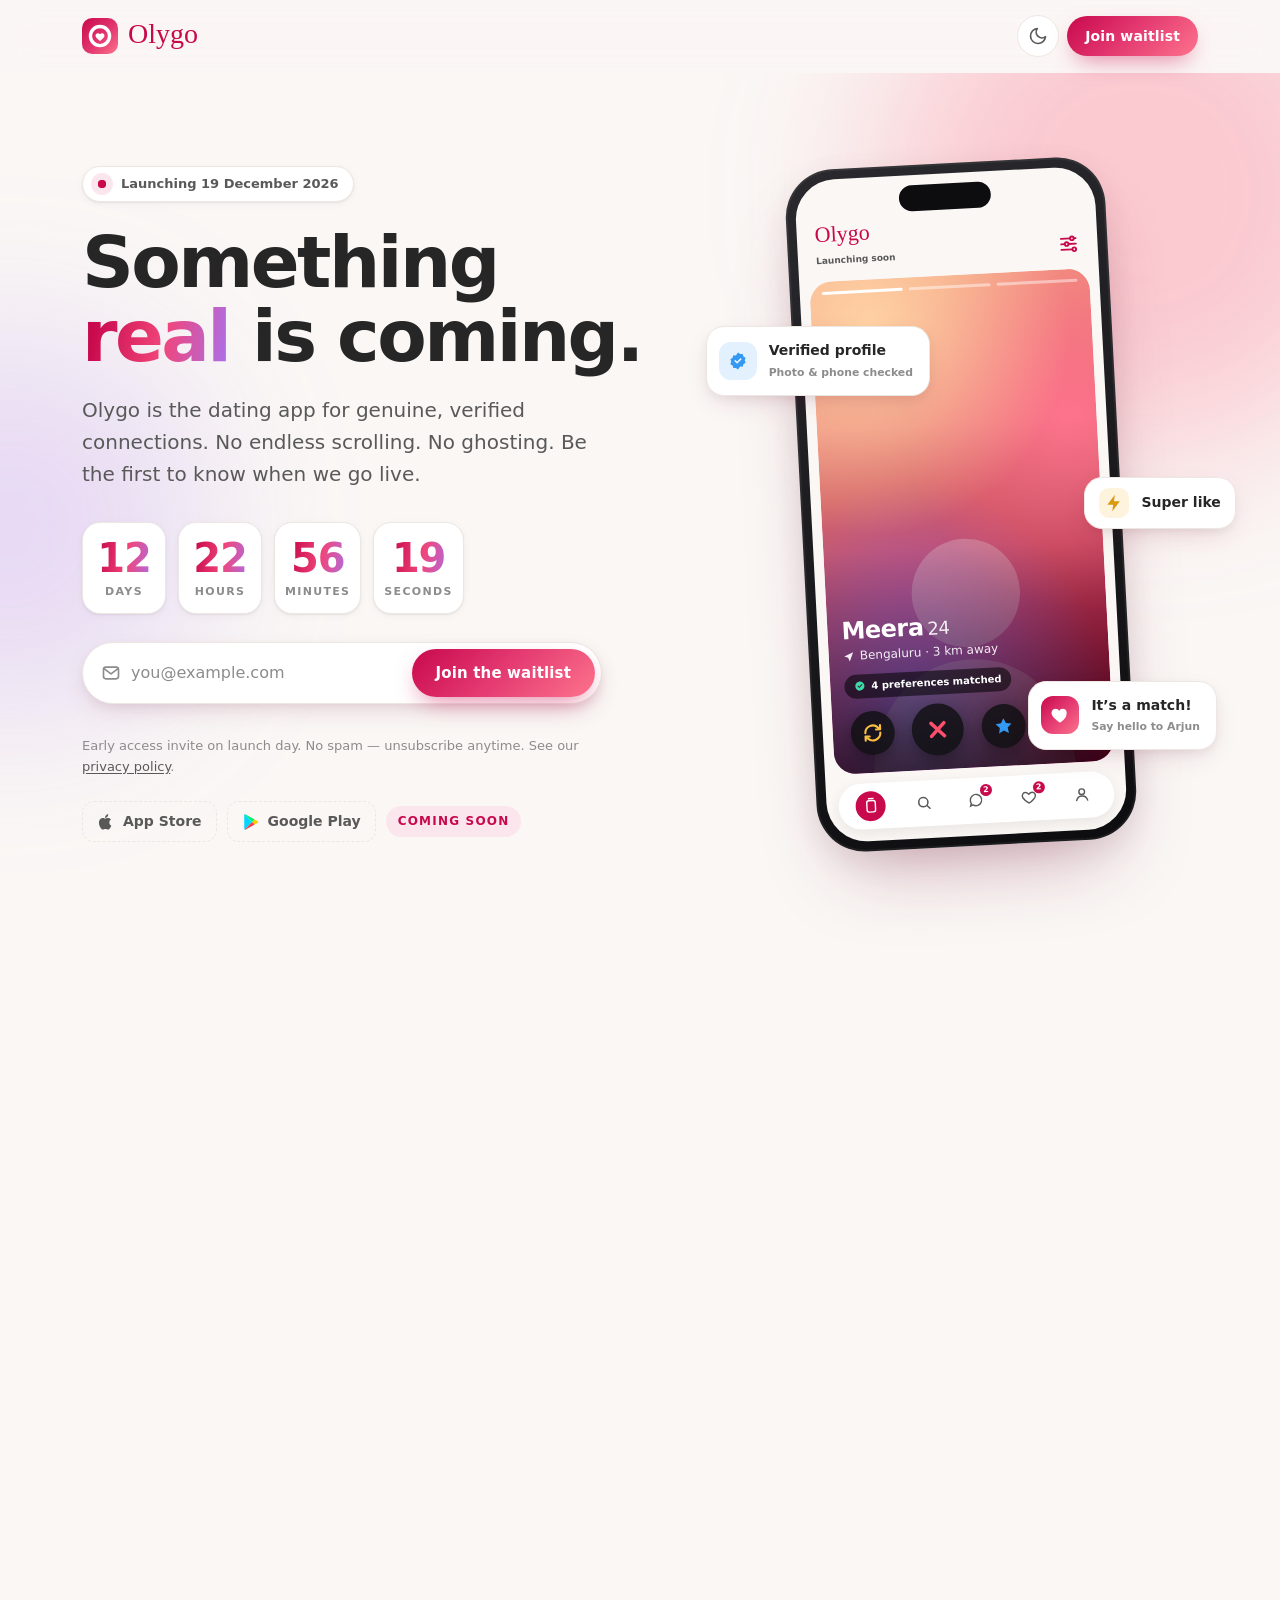
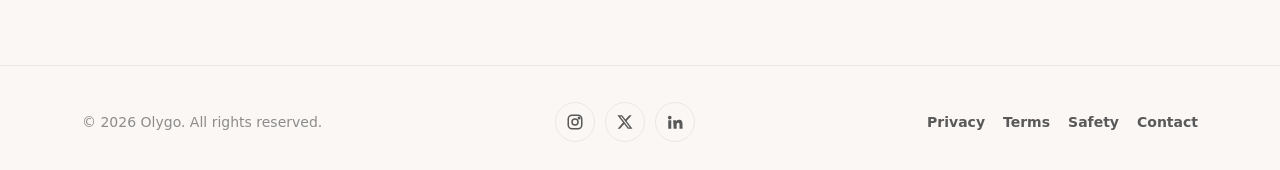
==== commit 70e69f0a: "comming soon page added" ====
--- a/index.html
+++ b/index.html
@@ -7,8 +7,8 @@
   <meta name="referrer" content="strict-origin-when-cross-origin">
   <meta http-equiv="X-Content-Type-Options" content="nosniff">
 
-  <title>Olygo — Dating App for Real, Verified Connections</title>
-  <meta name="description" content="Olygo is the dating app for genuine, verified connections. No endless scrolling, no ghosting — mindful daily swipes, smart preference matching and safe chat. Download on iOS and Android.">
+  <title>Olygo — Launching Soon | The Dating App for Real, Verified Connections</title>
+  <meta name="description" content="Olygo launches 19 December 2026. A dating app for genuine, verified connections — no endless scrolling, no ghosting. Join the waitlist for early access.">
   <meta name="keywords" content="Olygo, dating app, verified dating, online dating India, meet new people, real connections, safe dating app">
   <meta name="author" content="Olygo">
   <meta name="robots" content="index, follow, max-image-preview:large">
@@ -19,8 +19,8 @@
   <!-- Open Graph / Twitter -->
   <meta property="og:type" content="website">
   <meta property="og:site_name" content="Olygo">
-  <meta property="og:title" content="Olygo — Connect with real people">
-  <meta property="og:description" content="No endless scrolling. No ghosting. Just genuine, verified connections.">
+  <meta property="og:title" content="Olygo is coming — join the waitlist">
+  <meta property="og:description" content="Launching 19 December 2026. Genuine, verified connections. Get early access.">
   <meta property="og:url" content="https://olygo.app/">
   <meta property="og:image" content="https://olygo.app/assets/img/og-image.png">
   <meta property="og:image:width" content="1200">
@@ -28,8 +28,8 @@
   <meta property="og:image:alt" content="Olygo dating app — Connect with real people">
   <meta property="og:locale" content="en_IN">
   <meta name="twitter:card" content="summary_large_image">
-  <meta name="twitter:title" content="Olygo — Connect with real people">
-  <meta name="twitter:description" content="No endless scrolling. No ghosting. Just genuine, verified connections.">
+  <meta name="twitter:title" content="Olygo is coming — join the waitlist">
+  <meta name="twitter:description" content="Launching 19 December 2026. Genuine, verified connections. Get early access.">
   <meta name="twitter:image" content="https://olygo.app/assets/img/og-image.png">
 
   <!-- Icons & manifest -->
@@ -46,52 +46,21 @@
   <link rel="stylesheet" href="assets/css/styles.css">
   <script src="assets/js/theme.js"></script>
   <script src="assets/js/main.js" defer></script>
+  <script src="assets/js/coming-soon.js" defer></script>
 
   <!-- Structured data -->
   <script type="application/ld+json">
   {
     "@context": "https://schema.org",
     "@graph": [
-      {
-        "@type": "Organization",
-        "@id": "https://olygo.app/#org",
-        "name": "Olygo",
-        "url": "https://olygo.app/",
-        "logo": "https://olygo.app/assets/img/icon-512.png",
-        "email": "hello@olygo.app"
-      },
-      {
-        "@type": "WebSite",
-        "@id": "https://olygo.app/#website",
-        "url": "https://olygo.app/",
-        "name": "Olygo",
-        "publisher": { "@id": "https://olygo.app/#org" },
-        "inLanguage": "en"
-      },
-      {
-        "@type": "MobileApplication",
-        "name": "Olygo",
-        "operatingSystem": "iOS, Android",
-        "applicationCategory": "SocialNetworkingApplication",
-        "description": "A dating app for genuine, verified connections with mindful daily swipes, preference matching and safe chat.",
-        "offers": { "@type": "Offer", "price": "0", "priceCurrency": "INR" },
-        "publisher": { "@id": "https://olygo.app/#org" }
-      },
-      {
-        "@type": "FAQPage",
-        "mainEntity": [
-          { "@type": "Question", "name": "Is Olygo free to use?", "acceptedAnswer": { "@type": "Answer", "text": "Yes. Creating a profile, swiping, matching and chatting are free. Optional premium features add extras like read receipts and more photos." } },
-          { "@type": "Question", "name": "How does profile verification work?", "acceptedAnswer": { "@type": "Answer", "text": "You verify your phone or email and can complete a quick photo verification. Verified profiles get a badge so you know who is real." } },
-          { "@type": "Question", "name": "Why is there a daily swipe limit?", "acceptedAnswer": { "@type": "Answer", "text": "Olygo gives you a set number of swipes each day so you slow down, look properly and focus on people who genuinely match what you want." } },
-          { "@type": "Question", "name": "Can I block or report someone?", "acceptedAnswer": { "@type": "Answer", "text": "Yes. You can block or report any profile or conversation in a couple of taps. Blocked users can no longer see you or message you." } },
-          { "@type": "Question", "name": "Can I take a break without deleting my account?", "acceptedAnswer": { "@type": "Answer", "text": "Yes. You can deactivate your account temporarily and reactivate it any time by logging back in." } }
-        ]
-      }
+      { "@type": "Organization", "@id": "https://olygo.app/#org", "name": "Olygo", "url": "https://olygo.app/", "logo": "https://olygo.app/assets/img/icon-512.png", "email": "hello@olygo.app" },
+      { "@type": "WebSite", "@id": "https://olygo.app/#website", "url": "https://olygo.app/", "name": "Olygo", "publisher": { "@id": "https://olygo.app/#org" }, "inLanguage": "en" },
+      { "@type": "WebPage", "url": "https://olygo.app/", "name": "Olygo — Launching Soon", "description": "Olygo launches 19 December 2026. A dating app for genuine, verified connections — no endless scrolling, no ghosting. Join the waitlist for early access.", "isPartOf": { "@id": "https://olygo.app/#website" } }
     ]
   }
   </script>
 </head>
-<body>
+<body class="soon">
   <a class="skip-link" href="#main">Skip to content</a>
 
   <header class="site-header">
@@ -100,58 +69,56 @@
         <img class="brand-mark" src="assets/img/logo.svg" alt="" width="36" height="36">
         <span class="brand-word">Olygo</span>
       </a>
-
-      <div class="nav-links" id="nav-links">
-        <a href="#how">How it works</a>
-        <a href="#features">Features</a>
-        <a href="#safety">Safety</a>
-        <a href="#faq">FAQ</a>
-        <a class="btn btn-primary mobile-cta" href="#download">Get the app</a>
-      </div>
-
       <div class="nav-actions">
         <button class="icon-btn theme-toggle" type="button" aria-label="Toggle dark mode">
           <svg class="i-moon" viewBox="0 0 24 24" fill="none" stroke="currentColor" stroke-width="2" stroke-linecap="round" stroke-linejoin="round" aria-hidden="true"><path d="M21 12.8A9 9 0 1 1 11.2 3a7 7 0 0 0 9.8 9.8z"/></svg>
           <svg class="i-sun" viewBox="0 0 24 24" fill="none" stroke="currentColor" stroke-width="2" stroke-linecap="round" aria-hidden="true"><circle cx="12" cy="12" r="4.5"/><path d="M12 2v2M12 20v2M4.9 4.9l1.4 1.4M17.7 17.7l1.4 1.4M2 12h2M20 12h2M4.9 19.1l1.4-1.4M17.7 6.3l1.4-1.4"/></svg>
         </button>
-        <a class="btn btn-primary btn-sm" href="#download">Get the app</a>
-        <button class="icon-btn menu-toggle" type="button" aria-expanded="false" aria-controls="nav-links" aria-label="Open menu">
-          <span class="bars" aria-hidden="true"><span class="bar"></span><span class="bar"></span><span class="bar"></span></span>
-        </button>
+        <a class="btn btn-primary btn-sm soon-nav-cta" href="#waitlist">Join waitlist</a>
       </div>
     </nav>
   </header>
 
   <main id="main">
-    <!-- ============ HERO ============ -->
-    <section class="hero" aria-labelledby="hero-title">
+    <section class="hero soon-hero" aria-labelledby="hero-title">
       <div class="container hero-grid">
         <div class="hero-copy">
           <span class="eyebrow">
-            <span class="dot"><svg viewBox="0 0 24 24" fill="currentColor" aria-hidden="true"><path d="M12 21s-7.5-4.6-9.6-9.1C.8 8.4 2.9 4.5 6.6 4.5c2.1 0 3.6 1.1 4.4 2.6.8-1.5 2.3-2.6 4.4-2.6 3.7 0 5.8 3.9 4.2 7.4C19.5 16.4 12 21 12 21z"/></svg></span>
-            Dating, the genuine way
+            <span class="dot live-dot" aria-hidden="true"></span>
+            Launching 19 December 2026
           </span>
-          <h1 id="hero-title">Connect with <span class="grad-text">real people.</span></h1>
-          <p class="lead">No endless scrolling. No ghosting. Just genuine, verified connections — with people who actually match what you’re looking for.</p>
-
-          <div class="hero-cta store-row">
-            <!-- TODO: replace with your App Store URL -->
-            <a class="store-btn" href="https://apps.apple.com/" target="_blank" rel="noopener noreferrer" aria-label="Download Olygo on the App Store">
-              <svg viewBox="0 0 24 24" fill="currentColor" aria-hidden="true"><path d="M16.4 12.6c0-2.6 2.1-3.8 2.2-3.9-1.2-1.8-3.1-2-3.7-2-1.6-.2-3.1.9-3.9.9-.8 0-2-.9-3.4-.9-1.7 0-3.3 1-4.2 2.6-1.8 3.1-.5 7.7 1.3 10.2.9 1.2 1.9 2.6 3.2 2.6 1.3-.1 1.8-.8 3.3-.8 1.6 0 2 .8 3.4.8 1.4 0 2.3-1.3 3.1-2.5 1-1.4 1.4-2.8 1.4-2.9-.1 0-2.7-1-2.7-4.1zM13.9 5c.7-.9 1.2-2 1-3.2-1 0-2.3.7-3 1.6-.7.8-1.3 2-1.1 3.1 1.2.1 2.3-.6 3.1-1.5z"/></svg>
-              <span><small>Download on the</small><strong>App Store</strong></span>
-            </a>
-            <!-- TODO: replace with your Google Play URL -->
-            <a class="store-btn" href="https://play.google.com/store" target="_blank" rel="noopener noreferrer" aria-label="Get Olygo on Google Play">
-              <svg viewBox="0 0 24 24" aria-hidden="true"><path fill="#00d7fe" d="M3.6 1.8 13.4 12 3.6 22.2c-.4-.2-.6-.7-.6-1.2V3c0-.5.2-1 .6-1.2z"/><path fill="#ffce00" d="m16.8 8.6-3.4 3.4 3.4 3.4 3.9-2.2c1.1-.6 1.1-1.8 0-2.4z"/><path fill="#ff3a44" d="M13.4 12 3.6 22.2c.4.2.9.2 1.4-.1l11.8-6.7z"/><path fill="#00f076" d="M13.4 12 16.8 8.6 5 1.9c-.5-.3-1-.3-1.4-.1z"/></svg>
-              <span><small>Get it on</small><strong>Google Play</strong></span>
-            </a>
-          </div>
-
-          <ul class="hero-trust" aria-label="Highlights">
-            <li><svg viewBox="0 0 24 24" fill="none" stroke="currentColor" stroke-width="2.5" stroke-linecap="round" stroke-linejoin="round" aria-hidden="true"><path d="M20 6 9 17l-5-5"/></svg>Free to join</li>
-            <li><svg viewBox="0 0 24 24" fill="none" stroke="currentColor" stroke-width="2.5" stroke-linecap="round" stroke-linejoin="round" aria-hidden="true"><path d="M20 6 9 17l-5-5"/></svg>Verified profiles</li>
-            <li><svg viewBox="0 0 24 24" fill="none" stroke="currentColor" stroke-width="2.5" stroke-linecap="round" stroke-linejoin="round" aria-hidden="true"><path d="M20 6 9 17l-5-5"/></svg>Sign in with Google or Apple</li>
-          </ul>
+          <h1 id="hero-title">Something <span class="grad-text">real</span> is coming.</h1>
+          <p class="lead">Olygo is the dating app for genuine, verified connections. No endless scrolling. No ghosting. Be the first to know when we go live.</p>
+
+          <div class="countdown" id="countdown" data-launch="2026-12-19T10:00:00+05:30" role="timer" aria-label="Time until launch">
+            <div class="cd-unit"><span class="cd-num" data-unit="days">30</span><span class="cd-label">Days</span></div>
+            <div class="cd-unit"><span class="cd-num" data-unit="hours">00</span><span class="cd-label">Hours</span></div>
+            <div class="cd-unit"><span class="cd-num" data-unit="minutes">00</span><span class="cd-label">Minutes</span></div>
+            <div class="cd-unit"><span class="cd-num" data-unit="seconds">00</span><span class="cd-label">Seconds</span></div>
+          </div>
+
+          <!--
+            Waitlist: set data-endpoint to a form service URL that accepts JSON POST
+            (e.g. https://formspree.io/f/XXXX), and add its origin to connect-src in the CSP above.
+            Until then, signing up opens the visitor's email app addressed to data-fallback.
+          -->
+          <form class="waitlist" id="waitlist" data-endpoint="" data-fallback="hello@olygo.app" novalidate>
+            <label class="sr-only" for="wl-email">Email address</label>
+            <div class="wl-field">
+              <svg viewBox="0 0 24 24" fill="none" stroke="currentColor" stroke-width="2" stroke-linecap="round" stroke-linejoin="round" aria-hidden="true"><rect x="3" y="5" width="18" height="14" rx="3"/><path d="m4 7 8 6 8-6"/></svg>
+              <input id="wl-email" name="email" type="email" inputmode="email" autocomplete="email" placeholder="you@example.com" maxlength="254" required>
+              <button class="btn btn-primary" type="submit"><span class="wl-btn-text">Join the waitlist</span></button>
+            </div>
+            <div class="hp" aria-hidden="true"><label for="wl-company">Company</label><input id="wl-company" name="company" type="text" tabindex="-1" autocomplete="off"></div>
+            <p class="wl-status" role="status" aria-live="polite"></p>
+            <p class="wl-note">Early access invite on launch day. No spam — unsubscribe anytime. See our <a href="privacy.html">privacy policy</a>.</p>
+          </form>
+
+          <div class="soon-stores" aria-label="Coming to iOS and Android">
+            <span class="soon-store"><svg viewBox="0 0 24 24" fill="currentColor" aria-hidden="true"><path d="M16.4 12.6c0-2.6 2.1-3.8 2.2-3.9-1.2-1.8-3.1-2-3.7-2-1.6-.2-3.1.9-3.9.9-.8 0-2-.9-3.4-.9-1.7 0-3.3 1-4.2 2.6-1.8 3.1-.5 7.7 1.3 10.2.9 1.2 1.9 2.6 3.2 2.6 1.3-.1 1.8-.8 3.3-.8 1.6 0 2 .8 3.4.8 1.4 0 2.3-1.3 3.1-2.5 1-1.4 1.4-2.8 1.4-2.9-.1 0-2.7-1-2.7-4.1zM13.9 5c.7-.9 1.2-2 1-3.2-1 0-2.3.7-3 1.6-.7.8-1.3 2-1.1 3.1 1.2.1 2.3-.6 3.1-1.5z"/></svg>App Store</span>
+            <span class="soon-store"><svg viewBox="0 0 24 24" aria-hidden="true"><path fill="#00d7fe" d="M3.6 1.8 13.4 12 3.6 22.2c-.4-.2-.6-.7-.6-1.2V3c0-.5.2-1 .6-1.2z"/><path fill="#ffce00" d="m16.8 8.6-3.4 3.4 3.4 3.4 3.9-2.2c1.1-.6 1.1-1.8 0-2.4z"/><path fill="#ff3a44" d="M13.4 12 3.6 22.2c.4.2.9.2 1.4-.1l11.8-6.7z"/><path fill="#00f076" d="M13.4 12 16.8 8.6 5 1.9c-.5-.3-1-.3-1.4-.1z"/></svg>Google Play</span>
+            <span class="soon-tag">Coming soon</span>
+          </div>
         </div>
 
         <div class="hero-visual" aria-hidden="true">
@@ -161,7 +128,7 @@
               <div class="app-top">
                 <div>
                   <span class="brand-word">Olygo</span>
-                  <small>20 swipes left today</small>
+                  <small>Launching soon</small>
                 </div>
                 <svg class="filter" viewBox="0 0 24 24" fill="none" stroke="currentColor" stroke-width="2" stroke-linecap="round"><path d="M4 6h10M18 6h2M4 12h4M12 12h8M4 18h12M20 18h0"/><circle cx="16" cy="6" r="2"/><circle cx="10" cy="12" r="2"/><circle cx="18" cy="18" r="2"/></svg>
               </div>
@@ -237,250 +204,31 @@
       </div>
     </section>
 
-    <!-- ============ HOW IT WORKS ============ -->
-    <section class="section" id="how" aria-labelledby="how-title">
+    <section class="section soon-perks" aria-labelledby="perks-title">
       <div class="container">
         <div class="section-head reveal">
-          <span class="kicker">How it works</span>
-          <h2 id="how-title">From hello to a real date, in four easy steps</h2>
-          <p>Olygo keeps things simple, so you can spend less time in the app and more time getting to know someone.</p>
-        </div>
-        <ol class="steps">
-          <li class="step reveal">
-            <span class="ic"><svg viewBox="0 0 24 24" fill="none" stroke="currentColor" stroke-width="2" stroke-linecap="round" stroke-linejoin="round" aria-hidden="true"><circle cx="12" cy="8" r="4"/><path d="M4 21c1-4.5 4.3-7 8-7s7 2.5 8 7"/></svg></span>
-            <h3>Create your profile</h3>
-            <p>Sign up with Google, Apple or email. Add your best photos, a short bio and what you’re looking for.</p>
-          </li>
-          <li class="step reveal">
-            <span class="ic"><svg viewBox="0 0 24 24" fill="none" stroke="currentColor" stroke-width="2" stroke-linecap="round" stroke-linejoin="round" aria-hidden="true"><path d="M12 3 4 6v6c0 4.5 3.4 8.3 8 9 4.6-.7 8-4.5 8-9V6z"/><path d="m9 12 2 2 4-4"/></svg></span>
-            <h3>Get verified</h3>
-            <p>Confirm your phone or email and take a quick photo check to earn your verified badge.</p>
-          </li>
-          <li class="step reveal">
-            <span class="ic"><svg viewBox="0 0 24 24" fill="currentColor" aria-hidden="true"><path d="M12 21s-7.5-4.6-9.6-9.1C.8 8.4 2.9 4.5 6.6 4.5c2.1 0 3.6 1.1 4.4 2.6.8-1.5 2.3-2.6 4.4-2.6 3.7 0 5.8 3.9 4.2 7.4C19.5 16.4 12 21 12 21z"/></svg></span>
-            <h3>Swipe &amp; match</h3>
-            <p>Like, pass or super like. When the feeling is mutual — it’s a match.</p>
-          </li>
-          <li class="step reveal">
-            <span class="ic"><svg viewBox="0 0 24 24" fill="none" stroke="currentColor" stroke-width="2" stroke-linecap="round" stroke-linejoin="round" aria-hidden="true"><path d="M4 12a8 8 0 1 1 3.4 6.5L4 20l1.2-3.6A8 8 0 0 1 4 12z"/></svg></span>
-            <h3>Start talking</h3>
-            <p>Chat in real time, share photos and plan your first meet-up — at your own pace.</p>
-          </li>
-        </ol>
-      </div>
-    </section>
-
-    <!-- ============ FEATURES ============ -->
-    <section class="section section-alt" id="features" aria-labelledby="features-title">
-      <div class="container">
-        <div class="section-head reveal">
-          <span class="kicker">Features</span>
-          <h2 id="features-title">Everything you need. <span class="grad-text">Nothing you don’t.</span></h2>
-          <p>Thoughtful tools designed around one idea: helping you find someone worth meeting.</p>
-        </div>
-
-        <div class="bento">
-          <article class="feature feature-hero f-span-4 reveal">
-            <span class="ic"><svg viewBox="0 0 24 24" fill="none" stroke="currentColor" stroke-width="2" stroke-linecap="round" stroke-linejoin="round" aria-hidden="true"><path d="M4 6h10M18 6h2M4 12h4M12 12h8M4 18h12"/><circle cx="16" cy="6" r="2"/><circle cx="10" cy="12" r="2"/><circle cx="18" cy="18" r="2"/></svg></span>
-            <h3>Discovery that fits you</h3>
-            <p>Set your distance, age range, who you’re looking for and the things that matter — like lifestyle and habits. Every card shows how many of your preferences that person matches.</p>
-            <div class="chips">
-              <span class="chip">Within 25 km</span>
-              <span class="chip">Age 24–32</span>
-              <span class="chip">Non-smoker</span>
-              <span class="chip">Long-term</span>
-              <span class="chip"><svg viewBox="0 0 24 24" fill="currentColor" aria-hidden="true"><path d="M12 2a10 10 0 1 0 0 20 10 10 0 0 0 0-20zm-1.2 14.2-4-4 1.4-1.4 2.6 2.6 5.4-5.4 1.4 1.4z"/></svg>4 matched</span>
-            </div>
-          </article>
-
-          <article class="feature f-span-2 reveal">
-            <span class="ic ic-gold"><svg viewBox="0 0 24 24" fill="none" stroke="currentColor" stroke-width="2" stroke-linecap="round" stroke-linejoin="round" aria-hidden="true"><circle cx="12" cy="12" r="9"/><path d="M12 7v5l3 2"/></svg></span>
-            <h3>Daily swipes</h3>
-            <p>A fresh set every day. Less noise, better decisions.</p>
-            <div class="meter" aria-hidden="true">
-              <div class="meter-bar"><span></span></div>
-              <div class="meter-label"><span>13 used</span><span>7 left</span></div>
-            </div>
-          </article>
-
-          <article class="feature f-span-3 reveal">
-            <span class="ic ic-pink"><svg viewBox="0 0 24 24" fill="none" stroke="currentColor" stroke-width="2" stroke-linecap="round" stroke-linejoin="round" aria-hidden="true"><path d="M4 12a8 8 0 1 1 3.4 6.5L4 20l1.2-3.6A8 8 0 0 1 4 12z"/></svg></span>
-            <h3>Real-time chat</h3>
-            <p>Message your matches instantly, share photos and see when they’ve read your note.</p>
-            <div class="chat-preview" aria-hidden="true">
-              <span class="bubble in">Hey! You love trekking too? 🏔️</span>
-              <span class="bubble out">Always! Nandi Hills this weekend?</span>
-              <span class="bubble-meta">Read <svg viewBox="0 0 24 24" fill="none" stroke="currentColor" stroke-width="2.4" stroke-linecap="round" stroke-linejoin="round"><path d="m2 13 4 4 8-9M10 15l2 2 9-10"/></svg></span>
-            </div>
-          </article>
-
-          <article class="feature f-span-3 reveal">
-            <span class="ic ic-purple"><svg viewBox="0 0 24 24" fill="none" stroke="currentColor" stroke-width="2" aria-hidden="true"><path d="M12 20s-7-4.3-8.8-8.4C1.9 8.4 3.8 5 7.1 5c1.9 0 3.4 1 4.9 2.6C13.5 6 15 5 16.9 5c3.3 0 5.2 3.4 3.9 6.6C19 15.7 12 20 12 20z"/></svg></span>
-            <h3>See who likes you</h3>
-            <p>Your Likes tab shows everyone who’s interested — so you can match back in one tap.</p>
-            <div class="avatars" aria-hidden="true">
-              <span class="av1"></span><span class="av2"></span><span class="av3"></span><span class="av4"></span><span class="more">+9</span>
-            </div>
-          </article>
-
-          <article class="feature f-span-2 reveal">
-            <span class="ic ic-blue"><svg viewBox="0 0 24 24" fill="none" stroke="currentColor" stroke-width="2.2" stroke-linecap="round" aria-hidden="true"><circle cx="11" cy="11" r="6.5"/><path d="m20 20-4-4"/></svg></span>
-            <h3>Explore</h3>
-            <p>Browse people nearby by interests, vibes and intentions — beyond the swipe deck.</p>
-          </article>
-
-          <article class="feature f-span-2 reveal">
-            <span class="ic ic-gold"><svg viewBox="0 0 24 24" fill="currentColor" aria-hidden="true"><path d="m12 2.5 2.9 6 6.6.9-4.8 4.6 1.2 6.5L12 17.4l-5.9 3.1 1.2-6.5L2.5 9.4l6.6-.9z"/></svg></span>
-            <h3>Super likes</h3>
-            <p>Really into someone? Stand out and let them know first.</p>
-          </article>
-
-          <article class="feature f-span-2 reveal">
-            <span class="ic ic-green"><svg viewBox="0 0 24 24" fill="none" stroke="currentColor" stroke-width="2" stroke-linecap="round" stroke-linejoin="round" aria-hidden="true"><path d="M21 12.8A9 9 0 1 1 11.2 3a7 7 0 0 0 9.8 9.8z"/></svg></span>
-            <h3>Light &amp; dark</h3>
-            <p>A clean, comfortable design that looks great day or night.</p>
-          </article>
-        </div>
-      </div>
-    </section>
-
-    <!-- ============ SAFETY ============ -->
-    <section class="section" id="safety" aria-labelledby="safety-title">
-      <div class="container">
-        <div class="safety-panel reveal">
-          <div>
-            <div class="shield" aria-hidden="true">
-              <svg viewBox="0 0 24 24" fill="none" stroke="currentColor" stroke-width="1.8" stroke-linecap="round" stroke-linejoin="round"><path d="M12 3 4 6v6c0 4.5 3.4 8.3 8 9 4.6-.7 8-4.5 8-9V6z"/><path d="m9 12 2 2 4-4"/></svg>
-            </div>
-            <span class="kicker">Safety first</span>
-            <h2 id="safety-title">Your safety isn’t a feature. It’s the foundation.</h2>
-            <p class="lead">From verification to one-tap reporting, Olygo is built so you can focus on the connection — and leave the worrying to us.</p>
-            <a class="btn btn-primary" href="safety.html">Read our safety tips</a>
-          </div>
-          <div class="safety-list">
-            <div class="safety-item">
-              <svg viewBox="0 0 24 24" fill="none" stroke="currentColor" stroke-width="2" stroke-linecap="round" stroke-linejoin="round" aria-hidden="true"><rect x="3" y="6" width="18" height="14" rx="3"/><circle cx="12" cy="13" r="3.5"/><path d="M8 6l1.5-2h5L16 6"/></svg>
-              <h3>Photo verification</h3>
-              <p>A quick selfie check confirms people are who their photos say they are.</p>
-            </div>
-            <div class="safety-item">
-              <svg viewBox="0 0 24 24" fill="none" stroke="currentColor" stroke-width="2" stroke-linecap="round" stroke-linejoin="round" aria-hidden="true"><circle cx="12" cy="12" r="9"/><path d="m5.6 5.6 12.8 12.8"/></svg>
-              <h3>Block &amp; report</h3>
-              <p>Block or report anyone in two taps. Our team reviews every report.</p>
-            </div>
-            <div class="safety-item">
-              <svg viewBox="0 0 24 24" fill="none" stroke="currentColor" stroke-width="2" stroke-linecap="round" stroke-linejoin="round" aria-hidden="true"><path d="M2 12s3.6-7 10-7 10 7 10 7-3.6 7-10 7S2 12 2 12z"/><circle cx="12" cy="12" r="3"/></svg>
-              <h3>Visibility controls</h3>
-              <p>Choose who can discover you and message you, or pause your profile anytime.</p>
-            </div>
-            <div class="safety-item">
-              <svg viewBox="0 0 24 24" fill="none" stroke="currentColor" stroke-width="2" stroke-linecap="round" stroke-linejoin="round" aria-hidden="true"><rect x="4" y="10" width="16" height="11" rx="2.5"/><path d="M8 10V7a4 4 0 0 1 8 0v3"/></svg>
-              <h3>Secure by default</h3>
-              <p>Encrypted connections and careful data handling. We never sell your data.</p>
-            </div>
-          </div>
-        </div>
-      </div>
-    </section>
-
-    <!-- ============ FAQ ============ -->
-    <section class="section section-alt" id="faq" aria-labelledby="faq-title">
-      <div class="container">
-        <div class="section-head reveal">
-          <span class="kicker">FAQ</span>
-          <h2 id="faq-title">Questions? We’ve got answers.</h2>
-        </div>
-        <div class="faq reveal">
-          <details open>
-            <summary>Is Olygo free to use?</summary>
-            <p>Yes. Creating a profile, swiping, matching and chatting are free. Optional premium features add extras like read receipts and more photos.</p>
-          </details>
-          <details>
-            <summary>How does profile verification work?</summary>
-            <p>You verify your phone or email and can complete a quick photo verification. Verified profiles get a badge so you know who is real.</p>
-          </details>
-          <details>
-            <summary>Why is there a daily swipe limit?</summary>
-            <p>Olygo gives you a set number of swipes each day so you slow down, look properly and focus on people who genuinely match what you want.</p>
-          </details>
-          <details>
-            <summary>Can I block or report someone?</summary>
-            <p>Yes. You can block or report any profile or conversation in a couple of taps. Blocked users can no longer see you or message you.</p>
-          </details>
-          <details>
-            <summary>Can I take a break without deleting my account?</summary>
-            <p>Yes. You can deactivate your account temporarily and reactivate it any time by logging back in. If you prefer, you can also delete your account permanently from Settings.</p>
-          </details>
-        </div>
-      </div>
-    </section>
-
-    <!-- ============ CTA ============ -->
-    <section class="section" id="download" aria-labelledby="download-title">
-      <div class="container">
-        <div class="cta reveal">
-          <h2 id="download-title">Your next great story starts here.</h2>
-          <p>Download Olygo, get verified in minutes and meet people who are here for something real.</p>
-          <div class="store-row">
-            <a class="store-btn" href="https://apps.apple.com/" target="_blank" rel="noopener noreferrer" aria-label="Download Olygo on the App Store">
-              <svg viewBox="0 0 24 24" fill="currentColor" aria-hidden="true"><path d="M16.4 12.6c0-2.6 2.1-3.8 2.2-3.9-1.2-1.8-3.1-2-3.7-2-1.6-.2-3.1.9-3.9.9-.8 0-2-.9-3.4-.9-1.7 0-3.3 1-4.2 2.6-1.8 3.1-.5 7.7 1.3 10.2.9 1.2 1.9 2.6 3.2 2.6 1.3-.1 1.8-.8 3.3-.8 1.6 0 2 .8 3.4.8 1.4 0 2.3-1.3 3.1-2.5 1-1.4 1.4-2.8 1.4-2.9-.1 0-2.7-1-2.7-4.1zM13.9 5c.7-.9 1.2-2 1-3.2-1 0-2.3.7-3 1.6-.7.8-1.3 2-1.1 3.1 1.2.1 2.3-.6 3.1-1.5z"/></svg>
-              <span><small>Download on the</small><strong>App Store</strong></span>
-            </a>
-            <a class="store-btn" href="https://play.google.com/store" target="_blank" rel="noopener noreferrer" aria-label="Get Olygo on Google Play">
-              <svg viewBox="0 0 24 24" aria-hidden="true"><path fill="#00d7fe" d="M3.6 1.8 13.4 12 3.6 22.2c-.4-.2-.6-.7-.6-1.2V3c0-.5.2-1 .6-1.2z"/><path fill="#ffce00" d="m16.8 8.6-3.4 3.4 3.4 3.4 3.9-2.2c1.1-.6 1.1-1.8 0-2.4z"/><path fill="#ff3a44" d="M13.4 12 3.6 22.2c.4.2.9.2 1.4-.1l11.8-6.7z"/><path fill="#00f076" d="M13.4 12 16.8 8.6 5 1.9c-.5-.3-1-.3-1.4-.1z"/></svg>
-              <span><small>Get it on</small><strong>Google Play</strong></span>
-            </a>
-          </div>
+          <span class="kicker">Why join early</span>
+          <h2 id="perks-title">Be first in line</h2>
+        </div>
+        <div class="perks">
+          <div class="perk reveal"><span class="ic ic-pink"><svg viewBox="0 0 24 24" fill="none" stroke="currentColor" stroke-width="2" stroke-linecap="round" stroke-linejoin="round" aria-hidden="true"><path d="M13 2 4 14h7l-1 8 9-12h-7z"/></svg></span><h3>Early access</h3><p>Get your invite the moment Olygo goes live in your city.</p></div>
+          <div class="perk reveal"><span class="ic ic-purple"><svg viewBox="0 0 24 24" fill="none" stroke="currentColor" stroke-width="2" stroke-linecap="round" stroke-linejoin="round" aria-hidden="true"><circle cx="12" cy="8" r="4"/><path d="M4 21c1-4.5 4.3-7 8-7s7 2.5 8 7"/></svg></span><h3>Claim your profile</h3><p>Set up before the crowd and be seen first by new members.</p></div>
+          <div class="perk reveal"><span class="ic ic-gold"><svg viewBox="0 0 24 24" fill="none" stroke="currentColor" stroke-width="2" stroke-linecap="round" stroke-linejoin="round" aria-hidden="true"><path d="M4 12a8 8 0 1 1 3.4 6.5L4 20l1.2-3.6A8 8 0 0 1 4 12z"/></svg></span><h3>Shape the app</h3><p>Early members help us decide what we build next.</p></div>
         </div>
       </div>
     </section>
   </main>
 
-  <footer class="site-footer">
-    <div class="container">
-      <div class="footer-grid">
-        <div class="footer-about">
-          <a class="brand" href="./" aria-label="Olygo home">
-            <img class="brand-mark" src="assets/img/logo.svg" alt="" width="36" height="36">
-            <span class="brand-word">Olygo</span>
-          </a>
-          <p>The dating app for genuine, verified connections. No endless scrolling. No ghosting.</p>
-          <div class="socials">
+  <footer class="site-footer soon-footer">
+    <div class="container footer-bottom">
+      <span>© <span id="year">2026</span> Olygo. All rights reserved.</span>
+      <div class="socials">
             <!-- TODO: replace with your social profile URLs -->
             <a href="https://www.instagram.com/" target="_blank" rel="noopener noreferrer" aria-label="Olygo on Instagram"><svg viewBox="0 0 24 24" fill="none" stroke="currentColor" stroke-width="2" aria-hidden="true"><rect x="3" y="3" width="18" height="18" rx="5"/><circle cx="12" cy="12" r="4"/><circle cx="17.5" cy="6.5" r="1" fill="currentColor"/></svg></a>
             <a href="https://x.com/" target="_blank" rel="noopener noreferrer" aria-label="Olygo on X"><svg viewBox="0 0 24 24" fill="currentColor" aria-hidden="true"><path d="M17.8 3h3.1l-6.8 7.7L22 21h-6.2l-4.9-6.3L5.3 21H2.2l7.2-8.3L1.8 3h6.4l4.4 5.8zm-1.1 16.2h1.7L7.4 4.7H5.6z"/></svg></a>
             <a href="https://www.linkedin.com/" target="_blank" rel="noopener noreferrer" aria-label="Olygo on LinkedIn"><svg viewBox="0 0 24 24" fill="currentColor" aria-hidden="true"><path d="M4.98 3.5a2.5 2.5 0 1 1 0 5 2.5 2.5 0 0 1 0-5zM3 9.5h4V21H3zM9.5 9.5h3.8v1.6h.1c.5-1 1.8-2 3.8-2 4 0 4.8 2.6 4.8 6V21h-4v-5.2c0-1.3 0-2.9-1.8-2.9s-2 1.4-2 2.8V21h-4z"/></svg></a>
           </div>
-        </div>
-        <div class="footer-col">
-          <h3>Product</h3>
-          <ul>
-            <li><a href="#how">How it works</a></li>
-            <li><a href="#features">Features</a></li>
-            <li><a href="#download">Download</a></li>
-          </ul>
-        </div>
-        <div class="footer-col">
-          <h3>Support</h3>
-          <ul>
-            <li><a href="safety.html">Safety tips</a></li>
-            <li><a href="#faq">FAQ</a></li>
-            <li><a href="mailto:hello@olygo.app">Contact us</a></li>
-          </ul>
-        </div>
-        <div class="footer-col">
-          <h3>Legal</h3>
-          <ul>
-            <li><a href="privacy.html">Privacy policy</a></li>
-            <li><a href="terms.html">Terms of service</a></li>
-            <li><a href="privacy.html#delete">Delete account</a></li>
-          </ul>
-        </div>
-      </div>
-      <div class="footer-bottom">
-        <span>© <span id="year">2026</span> Olygo. All rights reserved.</span>
-        <span class="made">Made with <svg viewBox="0 0 24 24" fill="currentColor" aria-label="love"><path d="M12 21s-7.5-4.6-9.6-9.1C.8 8.4 2.9 4.5 6.6 4.5c2.1 0 3.6 1.1 4.4 2.6.8-1.5 2.3-2.6 4.4-2.6 3.7 0 5.8 3.9 4.2 7.4C19.5 16.4 12 21 12 21z"/></svg> in India</span>
-      </div>
+      <span class="soon-links"><a href="privacy.html">Privacy</a><a href="terms.html">Terms</a><a href="safety.html">Safety</a><a href="mailto:hello@olygo.app">Contact</a></span>
     </div>
   </footer>
 </body>
--- a/assets/css/styles.css
+++ b/assets/css/styles.css
@@ -246,7 +246,7 @@
 .phone-notch { position: absolute; top: 10px; left: 50%; width: 92px; height: 26px; transform: translateX(-50%); background: #0d0d10; border-radius: 20px; z-index: 3; }
 .app-top { display: flex; align-items: flex-end; justify-content: space-between; padding: 44px 18px 8px; }
 .app-top .brand-word { font-size: 22px; color: #c8094c; }
-.app-top small { display: block; font-size: 9px; color: #595959; font-weight: 600; margin-top: -2px; }
+.app-top small { display: block; font-size: 9px; color: #595959; font-weight: 600; margin-top: 4px; }
 .app-top .filter { width: 22px; height: 22px; color: #c8094c; }
 
 .swipe-card {
@@ -504,6 +504,94 @@
 .notfound { min-height: 70vh; display: grid; place-items: center; text-align: center; padding: 64px 0; }
 .notfound .big { font-size: clamp(96px, 18vw, 180px); font-weight: 800; letter-spacing: -.06em; line-height: 1; }
 .notfound p { color: var(--text-2); margin: 12px auto 28px; max-width: 420px; }
+
+/* ==========================================================================
+   Coming soon (pre-launch homepage)
+   ========================================================================== */
+.soon-hero { min-height: min(calc(100svh - 72px), 860px); display: flex; align-items: center; }
+.soon-hero .hero-grid { width: 100%; }
+.soon-hero h1 { font-size: clamp(40px, 6vw, 72px); }
+
+.live-dot { position: relative; width: 22px; height: 22px; }
+.live-dot::before, .live-dot::after { content: ""; position: absolute; inset: 7px; border-radius: 50%; background: var(--primary); }
+.live-dot::after { animation: pulse 1.8s ease-out infinite; }
+@keyframes pulse { 0% { transform: scale(1); opacity: .7; } 100% { transform: scale(3); opacity: 0; } }
+
+.countdown { display: flex; gap: 12px; margin-top: 32px; }
+.cd-unit {
+  min-width: 84px; padding: 14px 10px 12px; text-align: center; border-radius: 18px;
+  background: var(--surface); border: 1px solid var(--border); box-shadow: var(--shadow-sm);
+}
+.cd-num { display: block; font-size: clamp(28px, 3.4vw, 40px); font-weight: 800; letter-spacing: -.03em; line-height: 1.05; font-variant-numeric: tabular-nums;
+  background: var(--grad-text); -webkit-background-clip: text; background-clip: text; color: transparent; }
+.cd-label { display: block; margin-top: 4px; font-size: 11px; font-weight: 700; letter-spacing: .12em; text-transform: uppercase; color: var(--text-3); }
+.countdown.is-live .cd-unit { opacity: .5; }
+
+.waitlist { margin-top: 28px; max-width: 520px; }
+.wl-field {
+  display: flex; align-items: center; gap: 8px; padding: 6px 6px 6px 18px; border-radius: 999px;
+  background: var(--surface); border: 1.5px solid var(--border); box-shadow: var(--shadow-md);
+  transition: border-color .2s, box-shadow .2s;
+}
+.wl-field:focus-within { border-color: var(--primary); box-shadow: 0 0 0 4px color-mix(in srgb, var(--primary) 16%, transparent), var(--shadow-md); }
+.wl-field > svg { width: 20px; height: 20px; color: var(--text-3); flex: none; }
+.wl-field input {
+  flex: 1; min-width: 0; height: 48px; border: 0; outline: 0; background: transparent;
+  font: inherit; font-size: 16px; color: var(--text);
+}
+.wl-field input::placeholder { color: var(--text-3); }
+.wl-field input[aria-invalid="true"] { color: #e64059; }
+.wl-field .btn { flex: none; }
+.waitlist.is-done .wl-field { border-color: var(--green); }
+.waitlist.is-done .btn { background: var(--green); box-shadow: none; }
+.wl-status { min-height: 22px; margin-top: 10px; font-size: 14px; font-weight: 600; }
+.wl-status.is-error { color: #e64059; }
+.wl-status.is-ok { color: #23a957; }
+.wl-note { font-size: 13px; color: var(--text-3); }
+.wl-note a { color: var(--text-2); text-decoration: underline; text-underline-offset: 2px; }
+.hp { position: absolute; left: -9999px; width: 1px; height: 1px; overflow: hidden; }
+
+.soon-stores { display: flex; flex-wrap: wrap; align-items: center; gap: 10px; margin-top: 24px; }
+.soon-store {
+  display: inline-flex; align-items: center; gap: 8px; padding: 8px 14px; border-radius: 12px;
+  border: 1px dashed var(--border); color: var(--text-2); font-size: 14px; font-weight: 700;
+}
+.soon-store svg { width: 18px; height: 18px; }
+.soon-tag { font-size: 12px; font-weight: 800; letter-spacing: .1em; text-transform: uppercase; color: var(--primary); padding: 6px 12px; border-radius: 999px; background: var(--primary-soft); }
+
+.perks { display: grid; grid-template-columns: repeat(3, 1fr); gap: 20px; }
+.perk { padding: 30px; border-radius: var(--radius); background: var(--surface); border: 1px solid var(--border); box-shadow: var(--shadow-sm); transition: transform .3s, box-shadow .3s; }
+.perk:hover { transform: translateY(-4px); box-shadow: var(--shadow-md); }
+.perk .ic { width: 48px; height: 48px; border-radius: 14px; display: grid; place-items: center; margin-bottom: 18px; }
+.perk .ic svg { width: 24px; height: 24px; }
+.perk h3 { font-size: 19px; margin-bottom: 6px; }
+.perk p { color: var(--text-2); font-size: 15px; }
+
+.soon-footer { padding: 8px 0 28px; }
+.soon-footer .footer-bottom { margin-top: 0; padding-top: 28px; align-items: center; border-top: 0; }
+.soon-footer .socials { margin-top: 0; }
+.soon-links { display: flex; flex-wrap: wrap; gap: 18px; }
+.soon-links a { font-weight: 600; color: var(--text-2); }
+.soon-links a:hover { color: var(--primary); }
+
+@media (max-width: 960px) {
+  body.soon .nav-actions .soon-nav-cta { display: inline-flex; }
+  .soon-hero { min-height: 0; }
+  .countdown, .soon-stores { justify-content: center; }
+  .waitlist { margin-inline: auto; }
+  .wl-note { text-align: center; }
+  .perks { grid-template-columns: 1fr; max-width: 560px; margin: 0 auto; }
+  .soon-footer .footer-bottom { justify-content: center; text-align: center; }
+}
+@media (max-width: 640px) {
+  .countdown { gap: 8px; }
+  .cd-unit { min-width: 0; flex: 1; padding: 12px 4px 10px; border-radius: 14px; }
+  .cd-label { font-size: 10px; letter-spacing: .08em; }
+  .wl-field { flex-direction: column; align-items: stretch; padding: 6px; border-radius: 22px; }
+  .wl-field > svg { display: none; }
+  .wl-field input { padding: 0 14px; }
+  .wl-field .btn { width: 100%; }
+}
 
 /* ---------- Reveal on scroll ---------- */
 .reveal { opacity: 0; transform: translateY(24px); transition: opacity .7s ease, transform .7s ease; }
